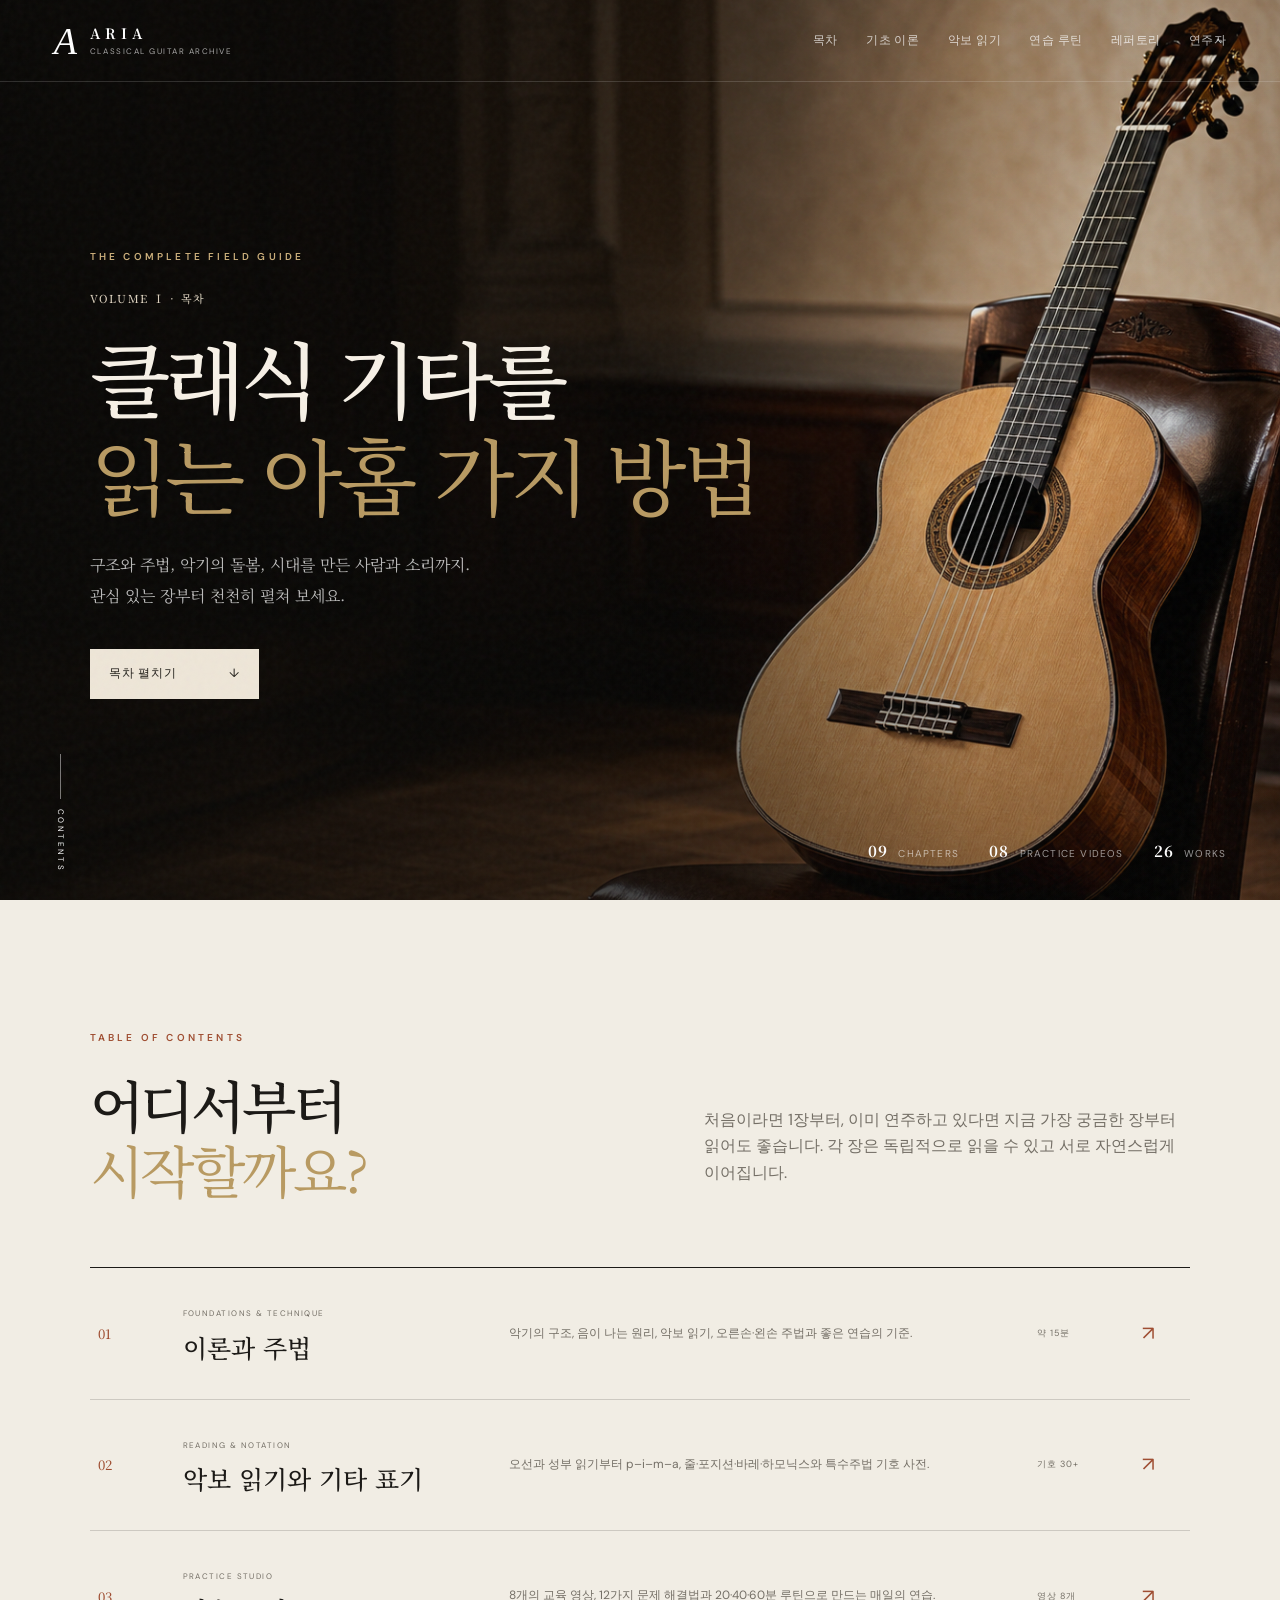
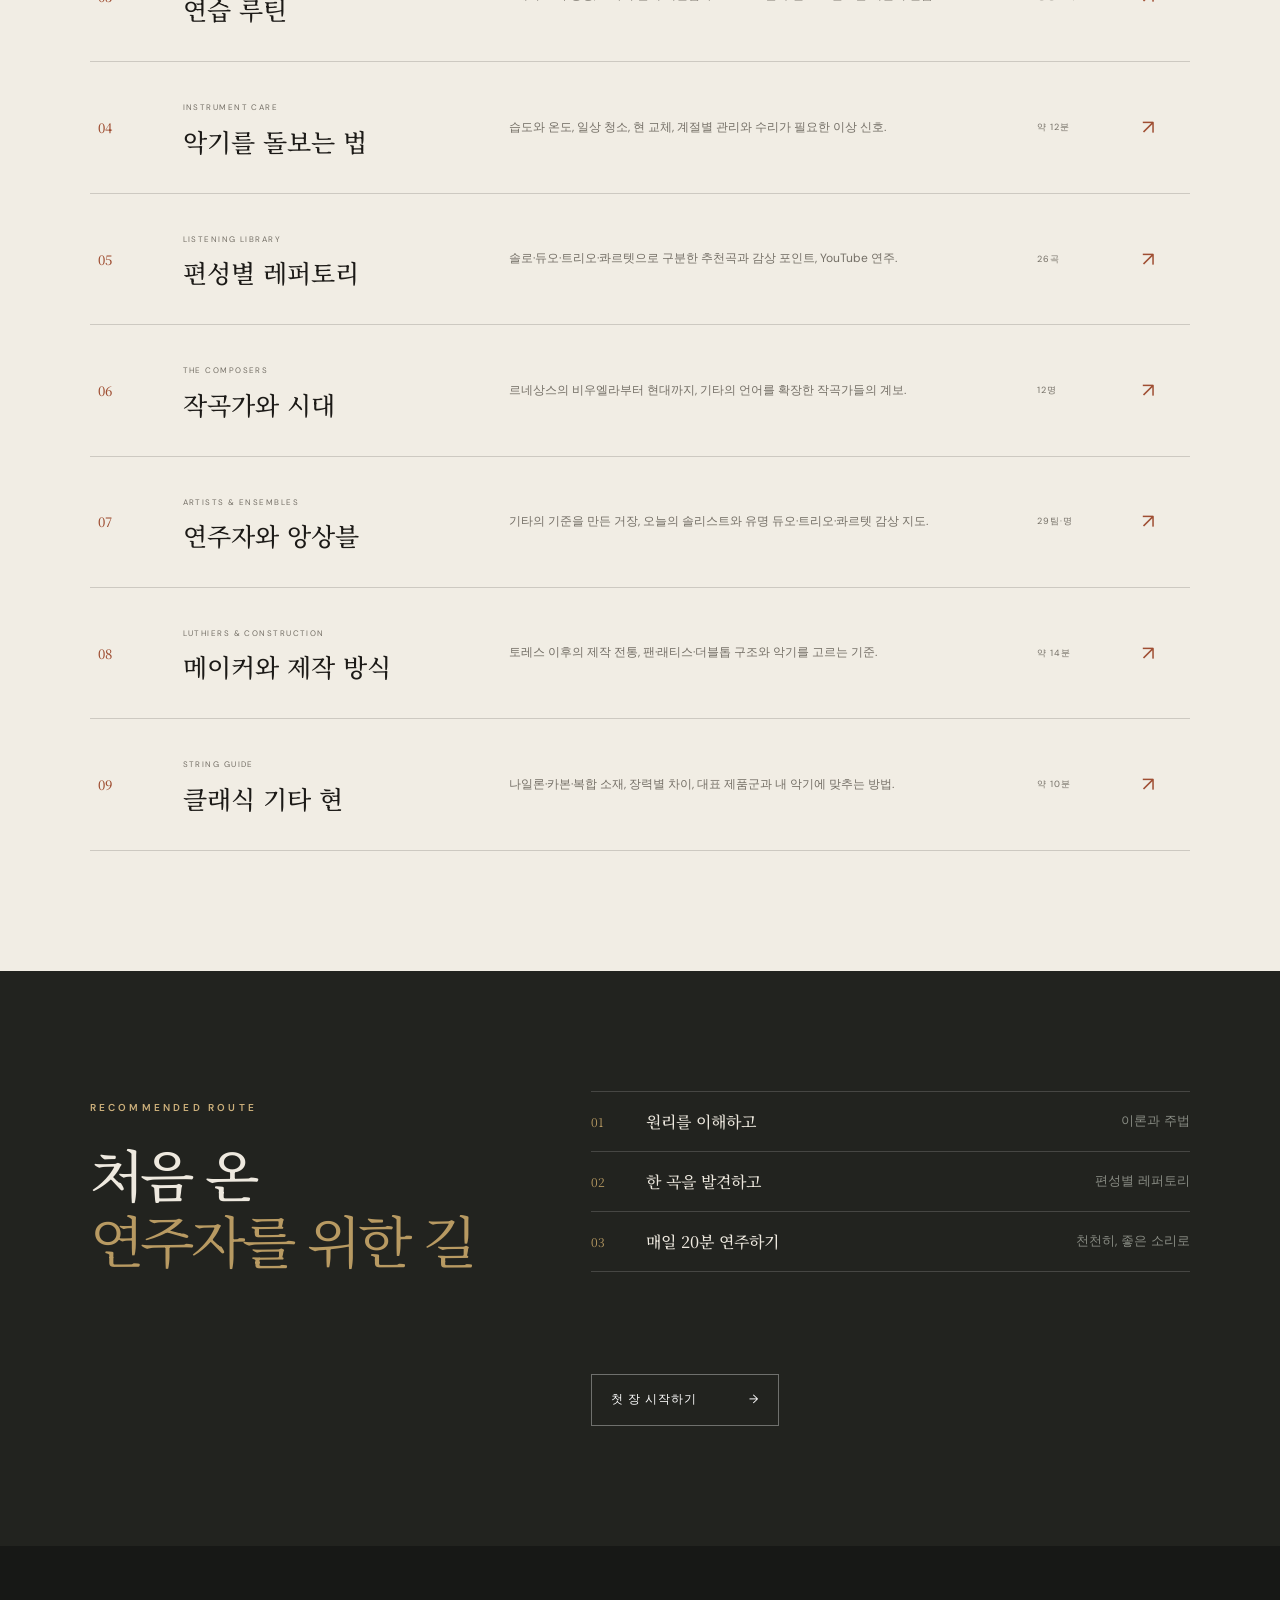
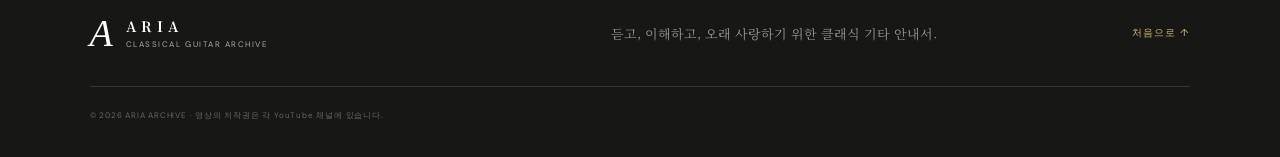
==== index.html @ 0c04b32f "Build classical guitar archive" ====
<!doctype html>
<html lang="ko">
<head>
  <meta charset="UTF-8"><meta name="viewport" content="width=device-width, initial-scale=1.0">
  <meta name="description" content="클래식 기타를 이해하고 오래 즐기기 위한 아홉 장의 아카이브">
  <title>Aria — 클래식 기타 아카이브 목차</title>
  <link rel="preconnect" href="https://fonts.googleapis.com"><link rel="preconnect" href="https://fonts.gstatic.com" crossorigin>
  <link href="https://fonts.googleapis.com/css2?family=DM+Sans:wght@400;500;600&family=Noto+Serif+KR:wght@400;500;600;700&display=swap" rel="stylesheet">
  <link rel="stylesheet" href="styles.css"><script src="script.js" defer></script>
</head>
<body class="home-page">
  <div class="grain" aria-hidden="true"></div>
  <header class="site-header" id="top">
    <a class="brand" href="index.html"><span class="brand-mark">A</span><span><strong>ARIA</strong><small>CLASSICAL GUITAR ARCHIVE</small></span></a>
    <nav class="desktop-nav" aria-label="주요 메뉴"><a href="#contents">목차</a><a href="theory.html">기초 이론</a><a href="notation.html">악보 읽기</a><a href="practice.html">연습 루틴</a><a href="repertoire.html">레퍼토리</a><a href="players.html">연주자</a></nav>
    <button class="menu-toggle" aria-label="메뉴 열기" aria-expanded="false"><span></span><span></span></button>
  </header>

  <main>
    <section class="hero contents-hero" aria-labelledby="hero-title">
      <div class="hero-shade"></div>
      <div class="hero-content reveal">
        <p class="eyebrow light">THE COMPLETE FIELD GUIDE</p>
        <p class="volume-label">VOLUME Ⅰ · 목차</p>
        <h1 id="hero-title">클래식 기타를<br><em>읽는 아홉 가지 방법</em></h1>
        <p class="hero-copy">구조와 주법, 악기의 돌봄, 시대를 만든 사람과 소리까지.<br>관심 있는 장부터 천천히 펼쳐 보세요.</p>
        <a class="button button-primary" href="#contents">목차 펼치기 <span>↓</span></a>
      </div>
      <div class="hero-notes"><span><b>09</b> CHAPTERS</span><span><b>08</b> PRACTICE VIDEOS</span><span><b>26</b> WORKS</span></div>
      <a class="scroll-cue" href="#contents"><span></span>CONTENTS</a>
    </section>

    <section class="toc section" id="contents">
      <div class="toc-intro reveal">
        <div><p class="eyebrow">TABLE OF CONTENTS</p><h2>어디서부터<br><em>시작할까요?</em></h2></div>
        <p>처음이라면 1장부터, 이미 연주하고 있다면 지금 가장 궁금한 장부터 읽어도 좋습니다. 각 장은 독립적으로 읽을 수 있고 서로 자연스럽게 이어집니다.</p>
      </div>
      <div class="toc-list">
        <a class="toc-row reveal" href="theory.html">
          <span class="toc-no">01</span><div class="toc-title"><small>FOUNDATIONS & TECHNIQUE</small><h3>이론과 주법</h3></div>
          <p>악기의 구조, 음이 나는 원리, 악보 읽기, 오른손·왼손 주법과 좋은 연습의 기준.</p><span class="toc-time">약 15분</span><b class="toc-arrow">↗</b>
        </a>
        <a class="toc-row reveal" href="notation.html">
          <span class="toc-no">02</span><div class="toc-title"><small>READING & NOTATION</small><h3>악보 읽기와 기타 표기</h3></div>
          <p>오선과 성부 읽기부터 p–i–m–a, 줄·포지션·바레·하모닉스와 특수주법 기호 사전.</p><span class="toc-time">기호 30+</span><b class="toc-arrow">↗</b>
        </a>
        <a class="toc-row reveal" href="practice.html">
          <span class="toc-no">03</span><div class="toc-title"><small>PRACTICE STUDIO</small><h3>연습 루틴</h3></div>
          <p>8개의 교육 영상, 12가지 문제 해결법과 20·40·60분 루틴으로 만드는 매일의 연습.</p><span class="toc-time">영상 8개</span><b class="toc-arrow">↗</b>
        </a>
        <a class="toc-row reveal" href="care.html">
          <span class="toc-no">04</span><div class="toc-title"><small>INSTRUMENT CARE</small><h3>악기를 돌보는 법</h3></div>
          <p>습도와 온도, 일상 청소, 현 교체, 계절별 관리와 수리가 필요한 이상 신호.</p><span class="toc-time">약 12분</span><b class="toc-arrow">↗</b>
        </a>
        <a class="toc-row reveal" href="repertoire.html">
          <span class="toc-no">05</span><div class="toc-title"><small>LISTENING LIBRARY</small><h3>편성별 레퍼토리</h3></div>
          <p>솔로·듀오·트리오·콰르텟으로 구분한 추천곡과 감상 포인트, YouTube 연주.</p><span class="toc-time">26곡</span><b class="toc-arrow">↗</b>
        </a>
        <a class="toc-row reveal" href="composers.html">
          <span class="toc-no">06</span><div class="toc-title"><small>THE COMPOSERS</small><h3>작곡가와 시대</h3></div>
          <p>르네상스의 비우엘라부터 현대까지, 기타의 언어를 확장한 작곡가들의 계보.</p><span class="toc-time">12명</span><b class="toc-arrow">↗</b>
        </a>
        <a class="toc-row reveal" href="players.html">
          <span class="toc-no">07</span><div class="toc-title"><small>ARTISTS & ENSEMBLES</small><h3>연주자와 앙상블</h3></div>
          <p>기타의 기준을 만든 거장, 오늘의 솔리스트와 유명 듀오·트리오·콰르텟 감상 지도.</p><span class="toc-time">29팀·명</span><b class="toc-arrow">↗</b>
        </a>
        <a class="toc-row reveal" href="makers.html">
          <span class="toc-no">08</span><div class="toc-title"><small>LUTHIERS & CONSTRUCTION</small><h3>메이커와 제작 방식</h3></div>
          <p>토레스 이후의 제작 전통, 팬·래티스·더블톱 구조와 악기를 고르는 기준.</p><span class="toc-time">약 14분</span><b class="toc-arrow">↗</b>
        </a>
        <a class="toc-row reveal" href="strings.html">
          <span class="toc-no">09</span><div class="toc-title"><small>STRING GUIDE</small><h3>클래식 기타 현</h3></div>
          <p>나일론·카본·복합 소재, 장력별 차이, 대표 제품군과 내 악기에 맞추는 방법.</p><span class="toc-time">약 10분</span><b class="toc-arrow">↗</b>
        </a>
      </div>
    </section>

    <section class="start-route section dark-section">
      <div class="route-copy reveal"><p class="eyebrow light">RECOMMENDED ROUTE</p><h2>처음 온<br><em>연주자를 위한 길</em></h2></div>
      <ol class="route-steps reveal"><li><span>01</span><b>원리를 이해하고</b><small>이론과 주법</small></li><li><span>02</span><b>한 곡을 발견하고</b><small>편성별 레퍼토리</small></li><li><span>03</span><b>매일 20분 연주하기</b><small>천천히, 좋은 소리로</small></li></ol>
      <a class="button outline-button" href="theory.html">첫 장 시작하기 <span>→</span></a>
    </section>
  </main>

  <footer><div class="brand footer-brand"><span class="brand-mark">A</span><span><strong>ARIA</strong><small>CLASSICAL GUITAR ARCHIVE</small></span></div><p>듣고, 이해하고, 오래 사랑하기 위한 클래식 기타 안내서.</p><a href="#top">처음으로 ↑</a><small>© 2026 ARIA ARCHIVE · 영상의 저작권은 각 YouTube 채널에 있습니다.</small></footer>
</body>
</html>
---- styles.css ----
:root{--ink:#1c1a17;--paper:#f1ede4;--cream:#e7decf;--gold:#b89a62;--rust:#9f4e32;--olive:#30342e;--muted:#746f66;--line:rgba(28,26,23,.17);--serif:'Noto Serif KR',serif;--sans:'DM Sans',sans-serif}
*{box-sizing:border-box}html{scroll-behavior:smooth}body{margin:0;background:var(--paper);color:var(--ink);font-family:var(--sans);font-size:16px;line-height:1.65}.grain{position:fixed;inset:0;pointer-events:none;z-index:99;opacity:.055;background-image:url("data:image/svg+xml,%3Csvg viewBox='0 0 180 180' xmlns='http://www.w3.org/2000/svg'%3E%3Cfilter id='n'%3E%3CfeTurbulence type='fractalNoise' baseFrequency='.8' numOctaves='3' stitchTiles='stitch'/%3E%3C/filter%3E%3Crect width='100%25' height='100%25' filter='url(%23n)' opacity='.7'/%3E%3C/svg%3E")}.site-header{height:82px;padding:0 4.2vw;display:flex;align-items:center;justify-content:space-between;position:absolute;top:0;width:100%;z-index:10;color:#fff;border-bottom:1px solid rgba(255,255,255,.15)}.brand{display:flex;align-items:center;gap:13px;color:inherit;text-decoration:none}.brand-mark{font-family:Georgia,serif;font-size:38px;font-style:italic;line-height:1}.brand strong,.brand small{display:block}.brand strong{font-family:var(--serif);font-size:14px;letter-spacing:.35em}.brand small{font-size:8px;letter-spacing:.19em;opacity:.64}.desktop-nav{display:flex;gap:2.2vw}.desktop-nav a{color:#fff;text-decoration:none;font-size:12px;letter-spacing:.04em;opacity:.74;transition:.25s}.desktop-nav a:hover{opacity:1}.menu-toggle{display:none;background:transparent;border:0}.hero{min-height:100vh;position:relative;display:flex;align-items:center;background:url('assets/classical-guitar-hero.png') center/cover no-repeat;color:#f7f1e7;padding:9rem 7vw 6rem}.hero-shade{position:absolute;inset:0;background:linear-gradient(90deg,rgba(10,9,7,.9) 0%,rgba(10,9,7,.68) 42%,rgba(10,9,7,.08) 77%),linear-gradient(0deg,rgba(10,9,7,.35),transparent 45%)}.hero-content{position:relative;z-index:1;max-width:700px}.eyebrow{margin:0 0 24px;font-size:10px;font-weight:600;letter-spacing:.32em;color:var(--rust)}.eyebrow.light{color:#cdb07b}.hero h1,.section h2{font-family:var(--serif);font-weight:500;line-height:1.17;letter-spacing:-.055em}.hero h1{font-size:clamp(56px,7vw,108px);margin:0 0 28px}.hero h1 em,.section h2 em{font-weight:400;color:var(--gold);font-style:normal}.hero-copy{font-family:var(--serif);font-size:clamp(15px,1.25vw,19px);line-height:1.9;color:rgba(255,255,255,.72);margin:0 0 38px}.hero-actions{display:flex;align-items:center;gap:28px}.button{display:inline-flex;align-items:center;justify-content:space-between;gap:52px;padding:15px 19px;text-decoration:none;font-size:12px;letter-spacing:.08em;transition:.25s}.button-primary{background:#eee6d8;color:#211e19}.button-primary:hover{background:#fff;transform:translateY(-2px)}.text-button{border:0;background:transparent;color:#fff;font:500 12px var(--sans);letter-spacing:.06em;cursor:pointer}.text-button i{display:inline-grid;place-items:center;border:1px solid rgba(255,255,255,.55);width:32px;height:32px;border-radius:50%;font-size:8px;font-style:normal;margin-right:9px}.hero-notes{position:absolute;bottom:36px;right:4.2vw;display:flex;gap:30px;z-index:1;font-size:10px;letter-spacing:.12em;color:rgba(255,255,255,.58)}.hero-notes b{font-size:15px;font-family:var(--serif);color:#fff;margin-right:6px}.scroll-cue{position:absolute;bottom:28px;left:4.2vw;z-index:1;color:#fff;text-decoration:none;font-size:8px;letter-spacing:.3em;writing-mode:vertical-rl}.scroll-cue span{height:45px;width:1px;background:rgba(255,255,255,.45);display:inline-block;margin-bottom:10px}.section{padding:120px 7vw;position:relative}.section-index{position:absolute;left:2.3vw;top:122px;font-family:var(--serif);font-size:11px;color:var(--rust)}.intro{display:grid;grid-template-columns:1fr 1fr;gap:9vw;align-items:start}.section h2{font-size:clamp(38px,4.4vw,68px);margin:0}.intro-body{padding-top:55px}.lead-quote{font-family:var(--serif);font-size:24px;color:var(--rust);margin:0 0 18px}.intro-body>p:not(.lead-quote){max-width:540px;color:var(--muted)}.quick-links{margin-top:42px;border-top:1px solid var(--line)}.quick-links a{display:grid;grid-template-columns:45px 1fr auto;padding:17px 0;border-bottom:1px solid var(--line);color:var(--ink);text-decoration:none;font-family:var(--serif);font-size:15px}.quick-links span{color:var(--rust);font-size:11px}.quick-links b{font-weight:400;transition:.2s}.quick-links a:hover b{transform:translateX(6px)}.dark-section{background:#22231f;color:#eee9df}.section-heading{display:flex;justify-content:space-between;align-items:flex-end;gap:80px;margin-bottom:64px}.section-heading>p{max-width:420px;color:#a5a298;margin:0}.technique-grid{display:grid;grid-template-columns:repeat(4,1fr);border-top:1px solid rgba(255,255,255,.15);border-left:1px solid rgba(255,255,255,.15)}.tech-card{min-height:310px;padding:28px;position:relative;border-right:1px solid rgba(255,255,255,.15);border-bottom:1px solid rgba(255,255,255,.15);display:flex;flex-direction:column;justify-content:flex-end}.tech-card.feature{grid-row:span 2;min-height:620px;justify-content:space-between;background:#2d2f29}.tech-card:nth-child(4){grid-column:span 2}.tech-card small{color:var(--gold);letter-spacing:.2em;font-size:9px}.tech-card h3{font:500 22px var(--serif);margin:10px 0}.tech-card p{font-size:13px;color:#a9a79e;margin:0}.tech-card p b{color:#e4ddd1}.card-number{position:absolute;top:24px;right:26px;font:12px var(--serif);color:#77796f}.pattern{margin-top:24px;color:#d1b079;letter-spacing:.25em;font-family:var(--serif)}.string-diagram{height:240px;display:flex;justify-content:space-around;align-items:stretch;padding:0 14%}.string-diagram i{width:1px;background:linear-gradient(#8d744a,#d8c39c,#725b38);position:relative}.string-diagram i:before,.string-diagram i:after{content:"";position:absolute;width:5px;height:5px;border:1px solid #b99e6d;border-radius:50%;left:-3px}.string-diagram i:before{top:0}.string-diagram i:after{bottom:0}.notation-strip{margin-top:42px;display:flex;gap:16px;align-items:center;color:#9d9d94;font-size:11px}.notation-strip span{color:#d2cfc6;letter-spacing:.12em}.notation-strip b{font:italic 17px var(--serif);color:var(--gold)}.notation-strip i{height:1px;flex:1;background:rgba(255,255,255,.14);margin:0 15px}.care{padding-top:135px;padding-bottom:135px}.care-layout{display:grid;grid-template-columns:1fr 1fr;gap:10vw}.care-copy>p:not(.eyebrow){max-width:530px;color:var(--muted);margin:28px 0}.care-tabs{display:flex;gap:6px;margin:38px 0 22px}.care-tabs button,.filter-pills button{border:1px solid var(--line);background:transparent;padding:10px 18px;font:500 11px var(--sans);cursor:pointer;color:var(--muted)}.care-tabs button.active,.filter-pills button.active{background:var(--ink);color:#fff}.care-list{list-style:none;padding:0;margin:0}.care-list li{border-bottom:1px solid var(--line);padding:15px 0 15px 30px;position:relative;font-size:14px}.care-list li:before{content:'✓';position:absolute;left:0;color:var(--rust)}.humidity-card{background:#d9cfbd;padding:38px 42px;align-self:start}.humidity-top{display:flex;justify-content:space-between;font-size:11px;letter-spacing:.15em}.humidity-top b{color:var(--rust)}.dial{width:290px;height:145px;overflow:hidden;margin:45px auto 0;position:relative}.dial:before{content:"";position:absolute;width:280px;height:280px;border-radius:50%;border:1px solid rgba(28,26,23,.25);background:repeating-conic-gradient(from 270deg,transparent 0 4.5deg,rgba(28,26,23,.45) 5deg 5.5deg,transparent 6deg 9deg);mask:radial-gradient(circle,transparent 62%,#000 63%)}.dial:after{content:"";position:absolute;left:50%;bottom:-2px;width:1px;height:105px;background:var(--rust);transform:rotate(11deg);transform-origin:bottom}.dial-value{position:absolute;bottom:0;left:0;right:0;text-align:center}.dial-value strong{font:500 52px var(--serif)}.dial-value span{color:var(--rust)}.humidity-card>p{text-align:center;font-size:11px;color:#6f695f}.season-row{border-top:1px solid rgba(28,26,23,.2);border-bottom:1px solid rgba(28,26,23,.2);display:grid;grid-template-columns:1fr 1fr;margin-top:30px}.season-row span{padding:20px;font-size:10px;letter-spacing:.1em}.season-row span+span{border-left:1px solid rgba(28,26,23,.2)}.season-row b{font:500 14px var(--serif);letter-spacing:0}.care-note{margin:22px 0 0!important;text-align:left!important;line-height:1.6}.paper-section{background:#e8e1d4}.library-toolbar{display:flex;justify-content:space-between;gap:25px;align-items:center;margin-bottom:34px}.filter-pills{display:flex;gap:5px;flex-wrap:wrap}.filter-pills button{padding:10px 15px}.filter-pills sup{opacity:.55}.search-box{display:flex;align-items:center;border-bottom:1px solid var(--ink);padding:7px 0;min-width:230px}.search-box input{width:100%;border:0;background:transparent;outline:0;padding:4px 10px;font:12px var(--sans)}.repertoire-grid{display:grid;grid-template-columns:repeat(3,1fr);gap:18px}.piece-card{background:#f5f1e8;min-height:380px;padding:24px;display:flex;flex-direction:column;position:relative;overflow:hidden;transition:.3s}.piece-card.has-video{color:white;background-position:center;background-size:cover}.piece-card.has-video:before{content:"";position:absolute;inset:0;background:linear-gradient(0deg,rgba(15,13,10,.92),rgba(15,13,10,.1) 75%)}.piece-card>*{position:relative}.piece-meta{display:flex;justify-content:space-between;align-items:center;font-size:9px;letter-spacing:.14em;color:var(--rust)}.piece-card.has-video .piece-meta{color:#e2c48c}.piece-card h3{font:500 26px/1.3 var(--serif);letter-spacing:-.03em;margin:auto 0 2px}.piece-card .composer{font-size:11px;letter-spacing:.08em;color:var(--muted);margin:0 0 18px}.piece-card.has-video .composer{color:rgba(255,255,255,.65)}.piece-bottom{display:flex;justify-content:space-between;align-items:end;border-top:1px solid var(--line);padding-top:15px}.piece-card.has-video .piece-bottom{border-color:rgba(255,255,255,.25)}.piece-bottom span{font-size:10px;color:var(--muted)}.piece-card.has-video .piece-bottom span{color:rgba(255,255,255,.65)}.play-circle{width:42px;height:42px;border:1px solid currentColor;border-radius:50%;background:transparent;color:inherit;cursor:pointer;transition:.2s}.play-circle:hover{background:var(--rust);border-color:var(--rust);color:#fff;transform:scale(1.08)}.piece-card:not(.has-video):after{content:'𝄞';position:absolute;right:18px;top:52px;font:70px var(--serif);color:rgba(159,78,50,.08)}.empty-state{text-align:center;padding:50px;color:var(--muted)}.composer-list{border-top:1px solid var(--line)}.composer-row{display:grid;grid-template-columns:120px 1.2fr 2fr 70px;gap:30px;align-items:center;padding:25px 0;border-bottom:1px solid var(--line)}.composer-row>span{font-size:10px;color:var(--rust);letter-spacing:.1em}.composer-row h3{font:500 20px var(--serif);margin:0}.composer-row small{font-size:9px;letter-spacing:.1em;color:var(--muted)}.composer-row p{font-size:13px;color:var(--muted)}.composer-row>b{font-size:9px;font-weight:500;letter-spacing:.1em;border:1px solid var(--line);padding:6px 10px;text-align:center}.maker-grid{display:grid;grid-template-columns:repeat(4,1fr);border-top:1px solid rgba(255,255,255,.16);border-left:1px solid rgba(255,255,255,.16)}.maker-card{padding:30px;min-height:330px;border-right:1px solid rgba(255,255,255,.16);border-bottom:1px solid rgba(255,255,255,.16);display:flex;flex-direction:column}.maker-card>span{font-size:8px;color:var(--gold);letter-spacing:.15em}.maker-card h3{font:500 25px var(--serif);margin:45px 0 18px}.maker-card p{font-size:12px;color:#a7a49b}.maker-card em{font:italic 12px var(--serif);color:var(--gold);margin-top:auto}.buying-note{display:grid;grid-template-columns:180px 1fr;align-items:center;border-bottom:1px solid rgba(255,255,255,.16);padding:28px 0}.buying-note span{font-size:9px;color:var(--gold);letter-spacing:.16em}.buying-note p{font:400 14px var(--serif);color:#bbb8af}.strings{padding-bottom:135px}.strings-head{max-width:760px}.strings-head>p:last-child{color:var(--muted);margin:25px 0 45px}.tension-table{border-top:1px solid var(--ink)}.tension-row{display:grid;grid-template-columns:1.1fr 1.2fr 2fr 1.6fr;gap:20px;padding:18px 10px;border-bottom:1px solid var(--line);font-size:12px;align-items:center}.tension-row.header{color:var(--muted);font-size:9px;letter-spacing:.12em}.tension-row>span:first-child{font-family:var(--serif);font-size:14px}.dot{width:7px;height:7px;border-radius:50%;display:inline-block;margin-right:10px}.dot.soft{background:#bba16f}.dot.normal{background:#906a49}.dot.hard{background:#9e4e32}.string-notes{display:grid;grid-template-columns:repeat(3,1fr);gap:1px;background:var(--line);margin-top:48px}.string-notes>div{background:var(--paper);padding:28px}.string-notes b{color:var(--rust);font:500 12px var(--serif)}.string-notes h3{font:500 18px var(--serif)}.string-notes p{font-size:12px;color:var(--muted)}footer{background:#171816;color:#e7e1d7;padding:65px 7vw 35px;display:grid;grid-template-columns:1fr 1fr auto;gap:30px;align-items:center}.footer-brand{color:#fff}footer>p{font:400 13px var(--serif);color:#96958e}footer>a{color:#d0b27b;font-size:10px;text-decoration:none;letter-spacing:.1em}footer>small{grid-column:1/-1;border-top:1px solid rgba(255,255,255,.12);padding-top:22px;font-size:8px;color:#676862;letter-spacing:.1em}.video-modal{width:min(900px,92vw);padding:0;border:0;background:#171715;color:#fff;box-shadow:0 25px 80px #0008}.video-modal::backdrop{background:rgba(12,11,9,.83);backdrop-filter:blur(6px)}.modal-bar{height:58px;padding:0 18px;display:flex;justify-content:space-between;align-items:center}.modal-bar strong{font:500 13px var(--serif)}.modal-bar button{font-size:27px;color:#fff;border:0;background:transparent;cursor:pointer}.video-wrap{aspect-ratio:16/9}.video-wrap iframe{width:100%;height:100%;border:0}.reveal{opacity:0;transform:translateY(28px);transition:opacity .75s ease,transform .75s ease}.reveal.visible{opacity:1;transform:none}
@media (max-width:960px){.desktop-nav{display:none}.menu-toggle{display:block;width:35px}.menu-toggle span{display:block;background:#fff;height:1px;margin:8px}.site-header.menu-open{height:auto;min-height:82px;align-items:flex-start;padding-top:18px;background:#191a17;position:fixed}.site-header.menu-open .desktop-nav{display:flex;position:absolute;top:82px;left:0;right:0;background:#191a17;flex-direction:column;padding:20px 7vw 30px}.site-header.menu-open .menu-toggle span:first-child{transform:translateY(4.5px) rotate(45deg)}.site-header.menu-open .menu-toggle span:last-child{transform:translateY(-4.5px) rotate(-45deg)}.intro,.care-layout{grid-template-columns:1fr;gap:40px}.intro-body{padding-top:0}.technique-grid{grid-template-columns:repeat(2,1fr)}.tech-card.feature{grid-row:span 1;min-height:430px}.tech-card:nth-child(4){grid-column:span 1}.repertoire-grid{grid-template-columns:repeat(2,1fr)}.maker-grid{grid-template-columns:repeat(2,1fr)}.composer-row{grid-template-columns:90px 1fr 1.6fr}.composer-row>b{display:none}.section-heading{align-items:start;flex-direction:column}.library-toolbar{align-items:stretch;flex-direction:column}.search-box{max-width:300px}}
@media (max-width:640px){.site-header{padding:0 22px}.hero{padding:120px 24px 100px;background-position:64% center}.hero-shade{background:linear-gradient(90deg,rgba(10,9,7,.94),rgba(10,9,7,.47))}.hero h1{font-size:54px}.hero-actions{align-items:flex-start;flex-direction:column;gap:20px}.hero-notes{display:none}.scroll-cue{display:none}.section{padding:85px 24px}.section-index{display:none}.section h2{font-size:40px}.section-heading{gap:22px;margin-bottom:42px}.technique-grid,.repertoire-grid,.maker-grid,.string-notes{grid-template-columns:1fr}.tech-card,.tech-card.feature{min-height:280px}.string-diagram{height:120px}.notation-strip{flex-wrap:wrap}.notation-strip i{flex-basis:100%}.filter-pills{display:grid;grid-template-columns:repeat(3,1fr)}.filter-pills button{padding:9px}.piece-card{min-height:330px}.composer-row{grid-template-columns:74px 1fr;padding:22px 0}.composer-row p{grid-column:2}.tension-row{grid-template-columns:1fr 1.4fr}.tension-row span:nth-child(2){display:none}.tension-row span:nth-child(3){display:none}.tension-row.header span:nth-child(4){display:block}.humidity-card{padding:30px 20px}.dial{width:260px}.buying-note{grid-template-columns:1fr}.care-layout{gap:60px}footer{grid-template-columns:1fr;padding:55px 24px 30px}footer>small{grid-column:1}.desktop-nav{padding-left:24px!important}.brand small{display:none}}

/* Multi-page edition */
.volume-label{font:500 11px var(--serif);letter-spacing:.14em;color:#ddd2bf;margin:0 0 22px}.contents-hero .hero-content{max-width:850px}.contents-hero h1{font-size:clamp(50px,6.5vw,96px)}.toc{padding-top:130px}.toc-intro{display:grid;grid-template-columns:1fr 1fr;gap:10vw;align-items:end;margin-bottom:65px}.toc-intro>p{max-width:520px;color:var(--muted)}.toc-list{border-top:1px solid var(--ink)}.toc-row{display:grid;grid-template-columns:60px 1.2fr 2fr 80px 40px;gap:25px;align-items:center;padding:30px 8px;border-bottom:1px solid var(--line);color:var(--ink);text-decoration:none;transition:.25s}.toc-row:hover{background:rgba(255,255,255,.35);padding-left:18px}.toc-no{font:500 13px var(--serif);color:var(--rust)}.toc-title small{font-size:8px;letter-spacing:.18em;color:var(--muted)}.toc-title h3{font:500 25px var(--serif);margin:4px 0}.toc-row>p{font-size:12px;color:var(--muted);margin:0;max-width:500px}.toc-time{font-size:9px;letter-spacing:.1em;color:var(--muted)}.toc-arrow{font-weight:400;font-size:20px;color:var(--rust)}.start-route{display:grid;grid-template-columns:1fr 1.5fr;gap:8vw;align-items:end}.route-steps{margin:0;padding:0;list-style:none;border-top:1px solid rgba(255,255,255,.16)}.route-steps li{display:grid;grid-template-columns:55px 1fr auto;padding:18px 0;border-bottom:1px solid rgba(255,255,255,.16);align-items:center}.route-steps span{font:12px var(--serif);color:var(--gold)}.route-steps b{font:500 16px var(--serif)}.route-steps small{color:#888b83}.outline-button{border:1px solid rgba(255,255,255,.35);color:#fff;grid-column:2;justify-self:start}

.inner-page{background:#eee9df}.inner-header{position:relative;background:#1d1f1c;color:#fff}.inner-header .desktop-nav a.active{color:#d4b778;opacity:1}.chapter-hero{padding:105px 7vw 75px;background:#292a25;color:#f0ebe2;position:relative;overflow:hidden}.chapter-hero:after{content:'A';position:absolute;right:5vw;top:-85px;font:italic 320px Georgia,serif;color:rgba(255,255,255,.025)}.chapter-kicker{font-size:9px;letter-spacing:.25em;color:var(--gold);margin-bottom:28px}.chapter-hero h1{font:500 clamp(50px,6.7vw,92px)/1.1 var(--serif);letter-spacing:-.06em;margin:0}.chapter-hero h1 em{font-style:normal;color:var(--gold)}.chapter-hero>p{max-width:650px;font:400 16px/1.9 var(--serif);color:#aeaca4;margin:30px 0 42px}.chapter-meta{display:flex;gap:32px;font-size:8px;letter-spacing:.15em;color:#7f817a}.care-hero{background:#2d302b}.repertoire-hero{background:#312a24}.composers-hero{background:#2c2925}.makers-hero{background:#292b27}.strings-hero{background:#2d2925}
.article-shell{display:grid;grid-template-columns:210px minmax(0,900px);gap:6vw;padding:0 7vw 120px;justify-content:center}.side-index{position:sticky;top:25px;height:max-content;padding-top:110px;display:flex;flex-direction:column}.side-index small{font-size:9px;letter-spacing:.18em;color:var(--rust);padding-bottom:15px;border-bottom:1px solid var(--line);margin-bottom:8px}.side-index a{padding:10px 0;color:var(--muted);text-decoration:none;font-size:11px;border-bottom:1px solid rgba(28,26,23,.08)}.side-index a:hover{color:var(--rust)}.side-index .back-link{margin-top:25px;border:0;color:var(--ink)}.longform{min-width:0}.article-section{position:relative;padding:110px 0;border-bottom:1px solid var(--line);scroll-margin-top:25px}.article-section:last-child{border-bottom:0}.article-section h2,.pathways h2,.era-timeline h2,.composer-deep h2,.more-composers h2{font:500 clamp(38px,4.2vw,61px)/1.2 var(--serif);letter-spacing:-.055em;margin:0 0 30px}.article-section h2 em,.pathways h2 em,.era-timeline h2 em,.composer-deep h2 em,.more-composers h2 em{font-style:normal;color:var(--gold)}.section-num{position:absolute;right:0;top:112px;font:11px var(--serif);color:var(--rust)}.article-lead{font:400 18px/2 var(--serif);max-width:780px;margin:0 0 50px;color:#544f48}.principle-flow{display:grid;grid-template-columns:1fr auto 1fr auto 1fr auto 1fr;align-items:center;border-top:1px solid var(--line);border-bottom:1px solid var(--line);padding:25px 0;margin:45px 0}.principle-flow div{display:flex;flex-direction:column}.principle-flow b{font:11px var(--serif);color:var(--rust)}.principle-flow strong{font:500 16px var(--serif);margin:6px 0}.principle-flow span{font-size:10px;color:var(--muted)}.principle-flow i{font-style:normal;color:var(--gold)}.info-grid{display:grid;grid-template-columns:repeat(3,1fr);gap:1px;background:var(--line)}.info-grid>div{background:#eee9df;padding:28px}.info-grid h3{font:500 18px var(--serif);margin:0 0 12px}.info-grid p{font-size:12px;color:var(--muted);margin:0}.string-map{display:grid;grid-template-columns:repeat(6,1fr);gap:1px;background:var(--line);margin:40px 0}.string-map>div{background:#e4ddd0;padding:24px 15px;text-align:center}.string-map span{font:12px var(--serif);color:var(--rust)}.string-map b{font:500 24px var(--serif);display:block;margin:12px 0}.string-map small{font-size:9px;color:var(--muted)}.notation-table,.comparison-table{border-top:1px solid var(--ink);margin:40px 0}.notation-table>div{display:grid;grid-template-columns:160px 1fr;padding:15px 8px;border-bottom:1px solid var(--line)}.notation-table b{font:italic 17px var(--serif);color:var(--rust)}.notation-table span{font-size:12px;color:var(--muted)}.callout{border-left:2px solid var(--rust);background:#e3dbcd;padding:22px 25px;margin-top:38px}.callout b{font:500 14px var(--serif)}.callout p{font-size:12px;color:var(--muted);margin:7px 0 0}.deep-list{padding:0;list-style:none;counter-reset:deep}.deep-list li{counter-increment:deep;display:grid;grid-template-columns:1fr 2fr;gap:30px;padding:22px 0 22px 54px;border-bottom:1px solid var(--line);position:relative}.deep-list li:before{content:'0' counter(deep);position:absolute;left:0;color:var(--rust);font:11px var(--serif)}.deep-list b{font:500 16px var(--serif)}.deep-list p{font-size:12px;color:var(--muted);margin:0}.dark-inset{background:#282a26;color:#eee9df;margin-left:-5vw;margin-right:-5vw;padding-left:5vw;padding-right:5vw;border:0}.dark-inset .section-num{right:5vw}.dark-inset h2 em{color:#d0ae6e}.tech-detail-grid,.structure-grid{display:grid;grid-template-columns:1fr 1fr;border-top:1px solid rgba(255,255,255,.15);border-left:1px solid rgba(255,255,255,.15)}.tech-detail-grid>div,.structure-grid>div{padding:28px;border-right:1px solid rgba(255,255,255,.15);border-bottom:1px solid rgba(255,255,255,.15)}.tech-detail-grid span,.structure-grid span{font:10px var(--serif);color:var(--gold);letter-spacing:.15em}.tech-detail-grid h3,.structure-grid h3{font:500 22px var(--serif);margin:18px 0 10px}.tech-detail-grid p,.structure-grid p{font-size:12px;color:#aaa9a2}.tech-detail-grid small{font-size:9px;color:#c8ad78}.callout.dark{background:#32352f;border-color:var(--gold)}.callout.dark p{color:#b5b4ad}.comparison-table>div{display:grid;grid-template-columns:1fr 2fr 1.5fr;gap:25px;padding:17px 8px;border-bottom:1px solid var(--line);font-size:12px}.comparison-table .table-head{font-size:9px;color:var(--muted);letter-spacing:.12em}.comparison-table b{font:500 14px var(--serif)}.comparison-table span{color:var(--muted)}.practice-clock{display:grid;grid-template-columns:repeat(4,1fr);gap:1px;background:var(--line);margin:45px 0}.practice-clock>div{background:#e4ddd0;padding:25px}.practice-clock strong{font:500 40px var(--serif);color:var(--rust)}.practice-clock span{display:block;font-size:10px;color:var(--muted)}.check-list{list-style:none;padding:0;margin:30px 0}.check-list li{position:relative;padding:13px 0 13px 27px;border-bottom:1px solid var(--line);font-size:12px}.check-list li:before{content:'✓';position:absolute;left:0;color:var(--rust)}
.humidity-deep{display:grid;grid-template-columns:280px 1fr;gap:35px;margin:45px 0}.humidity-gauge{background:#d8cdb9;display:grid;place-items:center;min-height:310px;border-radius:150px 150px 0 0}.humidity-gauge strong{font:500 58px var(--serif);display:block}.humidity-gauge span{color:var(--rust);font-size:12px}.climate-zones>div{border-bottom:1px solid var(--line);padding:15px 0}.climate-zones b{font:12px var(--serif);color:var(--rust);display:inline-block;width:100px}.climate-zones strong{font:500 14px var(--serif)}.climate-zones p{font-size:11px;color:var(--muted);margin:6px 0 0 104px}.climate-zones .safe{border-left:2px solid #72816c;padding-left:16px}.routine-columns{display:grid;grid-template-columns:1fr 1fr;gap:1px;background:var(--line)}.routine-columns>div{background:#e4ddd0;padding:30px}.routine-columns small{color:var(--rust);font-size:9px;letter-spacing:.15em}.routine-columns h3{font:500 22px var(--serif)}.routine-columns ol{padding-left:18px;font-size:12px;color:var(--muted)}.routine-columns li{margin:12px 0}.fine-print{font-size:10px!important;color:var(--muted);margin-top:25px}.fine-print.light{color:#92958d}.check-list.light li{border-color:rgba(255,255,255,.12)}.warning-grid{display:grid;grid-template-columns:repeat(4,1fr);gap:1px;background:var(--line);margin:40px 0}.warning-grid>div{background:#e4ddd0;padding:20px;min-height:130px}.warning-grid b{font:11px var(--serif);color:var(--rust)}.warning-grid p{font:500 12px var(--serif)}.callout.warning{background:#e4d5c8}
.listening-guide .section-heading{margin-bottom:45px}.ensemble-map{display:grid;grid-template-columns:repeat(4,1fr);gap:1px;background:var(--line)}.ensemble-map>div{background:#eee9df;padding:28px;min-height:230px}.ensemble-map span{font:italic 42px var(--serif);color:var(--gold)}.ensemble-map h3{font:500 19px var(--serif)}.ensemble-map p{font-size:11px;color:var(--muted)}.pathway-grid{display:grid;grid-template-columns:repeat(3,1fr);gap:1px;background:var(--line);margin-top:45px}.pathway-grid>div{background:#eee9df;padding:30px}.pathway-grid span{font-size:9px;color:var(--rust);letter-spacing:.14em}.pathway-grid h3{font:500 22px var(--serif)}.pathway-grid p{font:400 14px/1.9 var(--serif)}.pathway-grid small{font-size:9px;color:var(--muted)}
.era-timeline h2{margin-bottom:50px}.timeline-track{display:grid;grid-template-columns:repeat(6,1fr);position:relative}.timeline-track:before{content:'';position:absolute;left:0;right:0;top:39px;height:1px;background:var(--line)}.timeline-track>div{position:relative;padding:0 15px}.timeline-track>div:before{content:'';width:7px;height:7px;background:var(--rust);border-radius:50%;position:absolute;top:36px;left:15px}.timeline-track b{font:11px var(--serif);color:var(--rust)}.timeline-track span{display:block;font:500 15px var(--serif);margin-top:35px}.timeline-track small{font-size:9px;color:var(--muted)}.portrait-list{border-top:1px solid var(--ink)}.portrait{display:grid;grid-template-columns:50px 1fr 2fr;gap:35px;padding:45px 0;border-bottom:1px solid var(--line)}.portrait-no{font:13px var(--serif);color:var(--rust)}.portrait-name>span{font-size:8px;color:var(--muted);letter-spacing:.13em}.portrait-name h3{font:500 25px var(--serif);margin:8px 0 0}.portrait-name small{font:italic 11px var(--serif);color:var(--rust)}.portrait-copy>p{font-size:13px;color:var(--muted);margin:0 0 22px}.keyworks{display:flex;gap:12px;align-items:center;flex-wrap:wrap}.keyworks b{font-size:9px;letter-spacing:.12em}.keyworks a{font-size:10px;color:var(--rust);text-decoration:none;border-bottom:1px solid rgba(159,78,50,.35)}.mini-profile-grid{display:grid;grid-template-columns:repeat(3,1fr);border-top:1px solid rgba(255,255,255,.15);border-left:1px solid rgba(255,255,255,.15);margin-top:45px}.mini-profile-grid>div{padding:28px;min-height:190px;border-right:1px solid rgba(255,255,255,.15);border-bottom:1px solid rgba(255,255,255,.15)}.mini-profile-grid span{font-size:9px;color:var(--gold)}.mini-profile-grid h3{font:500 19px var(--serif)}.mini-profile-grid p{font-size:11px;color:#989a93}
.maker-principles{display:grid;grid-template-columns:repeat(4,1fr);gap:1px;background:var(--line)}.maker-principles>div{background:#e4ddd0;padding:22px}.maker-principles b{font:500 14px var(--serif)}.maker-principles p{font-size:10px;color:var(--muted)}.structure-grid{grid-template-columns:repeat(3,1fr)}.structure-grid ul{padding-left:15px;font-size:10px;color:#c3c2bb}.wood-table{display:grid;grid-template-columns:repeat(2,1fr);gap:1px;background:var(--line);margin:40px 0}.wood-card{padding:30px;min-height:210px}.wood-card small{font-size:8px;letter-spacing:.15em}.wood-card h3{font:500 22px var(--serif)}.wood-card p{font-size:11px;max-width:330px}.wood-card.spruce{background:#ddcfb4}.wood-card.cedar{background:#aa7557;color:#fff}.wood-card.rosewood{background:#513f36;color:#fff}.wood-card.maple{background:#cbb99b}.maker-directory{display:grid;grid-template-columns:repeat(3,1fr);gap:1px;background:var(--line)}.maker-directory article{background:#eee9df;padding:25px;min-height:210px}.maker-directory span{font-size:8px;color:var(--rust);letter-spacing:.1em}.maker-directory h3{font:500 20px var(--serif)}.maker-directory p{font-size:11px;color:var(--muted)}.buying-check{display:grid;grid-template-columns:1fr 1fr;gap:1px;background:var(--line)}.buying-check label{background:#e4ddd0;padding:20px;display:flex;gap:18px}.buying-check b{font:11px var(--serif);color:var(--rust)}.buying-check span{font-size:10px;color:var(--muted)}.buying-check strong{display:block;font:500 14px var(--serif);color:var(--ink);margin-bottom:5px}
.material-grid{display:grid;grid-template-columns:repeat(2,1fr);gap:1px;background:var(--line)}.material-grid>div{background:#e4ddd0;padding:28px}.material-grid span{font-size:8px;color:var(--rust);letter-spacing:.14em}.material-grid h3{font:500 21px var(--serif)}.material-grid p{font-size:11px;color:var(--muted)}.material-grid b{font-size:9px;color:#8e654b}.tension-deep{display:grid;grid-template-columns:repeat(3,1fr);gap:1px;background:var(--line);margin:40px 0}.tension-deep>div{background:#e4ddd0;padding:28px;min-height:260px}.tension-deep .recommended{background:#d8c7ab}.tension-deep span{font-size:8px;color:var(--rust);letter-spacing:.15em}.tension-deep h3{font:500 21px var(--serif)}.tension-deep p{font-size:11px;color:var(--muted)}.brand-string-list{display:grid;grid-template-columns:repeat(2,1fr);border-top:1px solid rgba(255,255,255,.15);border-left:1px solid rgba(255,255,255,.15)}.brand-string-list>div{padding:25px;border-right:1px solid rgba(255,255,255,.15);border-bottom:1px solid rgba(255,255,255,.15)}.brand-string-list h3{font:500 19px var(--serif);margin:0}.brand-string-list span{font-size:8px;color:var(--gold);letter-spacing:.13em}.brand-string-list p{font-size:11px;color:#a4a59f}.decision-tree{display:grid;grid-template-columns:repeat(2,1fr);gap:12px;margin:40px 0}.decision-tree>div{border:1px solid var(--line);padding:20px}.decision-tree b{font:500 14px var(--serif)}.decision-tree p{font-size:11px;color:var(--muted);margin:8px 0}.replacement-signs{display:flex;gap:10px;flex-wrap:wrap;margin-top:35px}.replacement-signs span,.replacement-signs b{padding:8px 12px;font-size:9px;border:1px solid var(--line)}.replacement-signs span{background:var(--ink);color:#fff}.replacement-signs b{font-weight:500}.chapter-nav{display:grid;grid-template-columns:1fr 1fr;background:#dcd3c4;border-top:1px solid var(--line)}.chapter-nav a{padding:38px 7vw;color:var(--ink);text-decoration:none}.chapter-nav a+ a{border-left:1px solid var(--line);text-align:right}.chapter-nav small{display:block;font-size:8px;color:var(--rust);letter-spacing:.14em}.chapter-nav b{font:500 16px var(--serif)}
@media(max-width:960px){.toc-row{grid-template-columns:45px 1fr 1.5fr 35px}.toc-time{display:none}.article-shell{grid-template-columns:1fr}.side-index{position:relative;padding-top:45px;display:grid;grid-template-columns:repeat(3,1fr);gap:4px}.side-index small,.side-index .back-link{grid-column:1/-1}.side-index a{border:1px solid var(--line);padding:10px}.portrait{grid-template-columns:40px 1fr}.portrait-copy{grid-column:2}.structure-grid{grid-template-columns:1fr}.maker-directory{grid-template-columns:repeat(2,1fr)}}
@media(max-width:640px){.toc-intro,.start-route{grid-template-columns:1fr}.toc-row{grid-template-columns:36px 1fr 28px;padding:23px 0}.toc-row>p{grid-column:2}.toc-arrow{grid-column:3;grid-row:1}.start-route .outline-button{grid-column:1}.route-steps li{grid-template-columns:42px 1fr}.route-steps small{display:none}.chapter-hero{padding:75px 24px 55px}.chapter-hero h1{font-size:48px}.chapter-meta{flex-wrap:wrap;gap:15px}.article-shell{padding:0 24px 85px}.side-index{grid-template-columns:1fr 1fr}.article-section{padding:80px 0}.section-num{top:82px}.dark-inset{margin-left:-24px;margin-right:-24px;padding-left:24px;padding-right:24px}.dark-inset .section-num{right:24px}.principle-flow{grid-template-columns:1fr 1fr;gap:20px}.principle-flow i{display:none}.info-grid,.tech-detail-grid,.practice-clock,.routine-columns,.structure-grid,.wood-table,.buying-check,.material-grid,.tension-deep,.brand-string-list,.decision-tree{grid-template-columns:1fr}.string-map{grid-template-columns:repeat(3,1fr)}.notation-table>div,.deep-list li,.comparison-table>div{grid-template-columns:1fr}.comparison-table .table-head{display:none}.practice-clock{grid-template-columns:1fr 1fr}.humidity-deep{grid-template-columns:1fr}.humidity-gauge{min-height:240px}.warning-grid{grid-template-columns:1fr 1fr}.ensemble-map,.pathway-grid{grid-template-columns:1fr}.timeline-track{grid-template-columns:1fr 1fr;gap:25px}.timeline-track:before{display:none}.timeline-track>div:before{top:4px;left:0}.timeline-track>div{padding-left:18px}.timeline-track span{margin-top:6px}.portrait{grid-template-columns:30px 1fr;gap:14px}.portrait-copy{grid-column:1/-1}.mini-profile-grid,.maker-directory{grid-template-columns:1fr}.chapter-nav a{padding:28px 24px}.chapter-nav b{font-size:12px}.toc-title h3{font-size:21px}}

/* Practice studio */
.practice-hero{background:#292b26}.practice-loop{display:grid;grid-template-columns:1fr auto 1fr auto 1fr auto 1fr;gap:18px;align-items:center;border-top:1px solid var(--line);border-bottom:1px solid var(--line);padding:30px 0}.practice-loop div{display:flex;flex-direction:column}.practice-loop b{font:11px var(--serif);color:var(--rust)}.practice-loop strong{font:500 18px var(--serif);margin:7px 0}.practice-loop span{font-size:10px;color:var(--muted)}.practice-loop i{font-style:normal;color:var(--gold)}.video-filter{margin-bottom:32px}.lesson-grid{display:grid;grid-template-columns:repeat(2,1fr);gap:20px}.lesson-card{background:#f5f1e8;display:grid;grid-template-columns:44% 1fr;min-height:285px}.lesson-thumb{position:relative;background-size:cover;background-position:center;min-height:240px}.lesson-thumb:after{content:'';position:absolute;inset:0;background:linear-gradient(0deg,rgba(13,12,10,.55),transparent 65%)}.lesson-thumb>span{position:absolute;left:14px;top:14px;z-index:1;background:#e9e0d1;color:var(--ink);font-size:8px;letter-spacing:.12em;padding:6px 9px}.lesson-thumb .play-circle{position:absolute;left:16px;bottom:16px;z-index:1;background:rgba(20,18,15,.45);color:#fff}.lesson-copy{padding:24px;display:flex;flex-direction:column}.lesson-meta{display:flex;justify-content:space-between;font-size:8px;letter-spacing:.08em;color:var(--muted)}.lesson-meta b{font-weight:500;color:var(--rust)}.lesson-copy h3{font:500 20px/1.4 var(--serif);margin:20px 0 10px}.lesson-copy>p{font-size:11px;color:var(--muted);margin:0 0 18px}.lesson-copy>small{font-size:9px;color:#766d61;border-top:1px solid var(--line);padding-top:12px;margin-top:auto}.lesson-copy>small b{color:var(--rust);font-weight:500;margin-right:5px}.method-grid{display:grid;grid-template-columns:repeat(3,1fr);gap:1px;background:var(--line)}.method-grid article{background:#eee9df;padding:27px;min-height:235px;display:flex;flex-direction:column}.method-grid article>b{font:11px var(--serif);color:var(--rust)}.method-grid h3{font:500 20px var(--serif);margin:22px 0 8px}.method-grid p{font-size:11px;color:var(--muted)}.method-grid small{font-size:9px;color:#9a7652;margin-top:auto}.routine-selector{display:flex;gap:6px;margin-bottom:28px}.routine-selector button{border:1px solid rgba(255,255,255,.2);background:transparent;color:#aaa;font:500 11px var(--sans);padding:10px 22px;cursor:pointer}.routine-selector button.active{background:#e7dfd1;color:var(--ink)}.routine-display{border-top:1px solid rgba(255,255,255,.17)}.routine-display>div{display:grid;grid-template-columns:45px 90px 1fr 2fr;gap:20px;align-items:center;padding:19px 5px;border-bottom:1px solid rgba(255,255,255,.14)}.routine-display span{font:10px var(--serif);color:var(--gold)}.routine-display strong{font:500 23px var(--serif);color:#d9d2c7}.routine-display b{font:500 14px var(--serif)}.routine-display p{font-size:11px;color:#979991;margin:0}.routine-rule{margin-top:35px;border-left:2px solid var(--gold);padding:5px 0 5px 20px;display:grid;grid-template-columns:100px 1fr}.routine-rule b{font:500 14px var(--serif);color:var(--gold)}.routine-rule p{font-size:10px;color:#969890;margin:0}.week-table{border-top:1px solid var(--ink)}.week-table>div{display:grid;grid-template-columns:80px 1.2fr 1.5fr 1fr;gap:20px;padding:16px 10px;border-bottom:1px solid var(--line);font-size:11px}.week-table .week-head{font-size:8px;color:var(--muted);letter-spacing:.12em}.week-table b{font:500 14px var(--serif);color:var(--rust)}.week-table span{color:var(--muted)}.practice-log{display:grid;grid-template-columns:1fr 1.7fr;gap:8vw}.log-template{border-top:1px solid var(--ink)}.log-template>div{padding:18px 5px;border-bottom:1px solid var(--line)}.log-template small{font-size:8px;letter-spacing:.13em;color:var(--rust)}.log-template p{font:400 13px var(--serif);color:var(--muted)}
@media(max-width:960px){.lesson-card{grid-template-columns:1fr}.lesson-grid{grid-template-columns:1fr 1fr}.method-grid{grid-template-columns:repeat(2,1fr)}.practice-log{grid-template-columns:1fr}.lesson-thumb{min-height:210px}}
@media(max-width:640px){.practice-loop{grid-template-columns:1fr 1fr}.practice-loop i{display:none}.lesson-grid,.method-grid{grid-template-columns:1fr}.lesson-card{grid-template-columns:1fr}.routine-display>div{grid-template-columns:35px 65px 1fr}.routine-display p{grid-column:3}.routine-rule{grid-template-columns:1fr}.week-table>div{grid-template-columns:45px 1fr 1fr}.week-table span:last-child{display:none}.video-filter{display:grid;grid-template-columns:1fr 1fr}.lesson-thumb{min-height:220px}}

/* Notation reference */
.inner-header .desktop-nav{gap:1.45vw}.notation-hero{background:#292825}.pitch-facts{display:grid;grid-template-columns:repeat(3,1fr);gap:1px;background:var(--line);margin:42px 0}.pitch-facts>div{background:#e4ddd0;padding:28px;min-height:210px}.pitch-facts>div>span{font:500 30px var(--serif);color:var(--rust)}.pitch-facts h3{font:500 17px var(--serif);margin:18px 0 8px}.pitch-facts p{font-size:11px;color:var(--muted)}.fretboard-reference{border:1px solid var(--line);margin:42px 0;overflow-x:auto}.fret-labels,.fret-string{display:grid;grid-template-columns:75px repeat(6,1fr);min-width:650px}.fret-labels span{padding:8px;text-align:center;font-size:8px;color:var(--muted);border-left:1px solid var(--line)}.fret-labels span:first-child{grid-column:2}.fret-string{border-top:1px solid var(--line)}.fret-string b,.fret-string i{padding:11px 8px;text-align:center}.fret-string b{font:500 11px var(--serif);color:var(--rust)}.fret-string i{font:normal 11px var(--serif);border-left:1px solid var(--line)}.voice-demo{display:grid;grid-template-columns:repeat(3,1fr);gap:1px;background:var(--line);margin:40px 0}.voice{padding:27px;background:#e4ddd0}.voice b{font:500 15px var(--serif);color:var(--rust)}.voice span{display:block;font-size:9px;letter-spacing:.12em;margin:12px 0}.voice p{font-size:11px;color:var(--muted)}.voice.middle{background:#ddd2c0}.duration-table{display:grid;grid-template-columns:repeat(6,1fr);gap:1px;background:var(--line);margin:35px 0}.duration-table>div{background:#eee9df;padding:18px;text-align:center}.duration-table b{font:500 28px var(--serif);display:block}.duration-table span{font:500 11px var(--serif);display:block}.duration-table small{font-size:8px;color:var(--muted)}.symbol-dictionary{display:grid;grid-template-columns:repeat(5,1fr);border-top:1px solid rgba(255,255,255,.15);border-left:1px solid rgba(255,255,255,.15)}.symbol-dictionary>div{padding:22px;border-right:1px solid rgba(255,255,255,.15);border-bottom:1px solid rgba(255,255,255,.15);min-height:170px}.symbol-dictionary strong{font:italic 31px var(--serif);color:var(--gold)}.symbol-dictionary h3{font:500 12px var(--serif);margin:12px 0 5px}.symbol-dictionary p{font-size:9px;color:#9d9f98}.barre-reference{border-top:1px solid var(--ink);margin:40px 0}.barre-reference>div{display:grid;grid-template-columns:150px 1fr;padding:20px 8px;border-bottom:1px solid var(--line)}.barre-reference>div>strong{font:500 25px var(--serif);color:var(--rust)}.barre-reference span{font-size:11px;color:var(--muted)}.barre-reference span b{font:500 14px var(--serif);color:var(--ink);display:block;margin-bottom:4px}.notation-symbol-grid{display:grid;grid-template-columns:repeat(3,1fr);gap:1px;background:var(--line);margin:40px 0}.notation-symbol-grid>div{background:#e4ddd0;padding:25px;min-height:210px}.notation-symbol-grid>div>b{font:500 24px var(--serif);color:var(--rust)}.notation-symbol-grid h3{font:500 16px var(--serif);margin:18px 0 7px}.notation-symbol-grid p{font-size:10px;color:var(--muted)}.reading-steps{list-style:none;padding:0;margin:40px 0;border-top:1px solid var(--ink)}.reading-steps li{display:grid;grid-template-columns:60px 1fr;padding:19px 5px;border-bottom:1px solid var(--line)}.reading-steps li>span{font:11px var(--serif);color:var(--rust)}.reading-steps b{font:500 15px var(--serif)}.reading-steps p{font-size:11px;color:var(--muted);margin:5px 0}.reading-rule{display:flex;align-items:center;gap:13px;padding:24px;background:#ded4c4;flex-wrap:wrap}.reading-rule strong{font:11px var(--serif);color:var(--rust)}.reading-rule span{font-size:10px}.reading-rule i{font-style:normal;color:var(--gold)}
@media(max-width:960px){.symbol-dictionary{grid-template-columns:repeat(3,1fr)}.notation-symbol-grid{grid-template-columns:repeat(2,1fr)}}
.reference-note{margin-top:24px;padding:20px 22px;border:1px solid var(--line);background:#eee9df}.reference-note>b{font:500 13px var(--serif)}.reference-note p{display:flex;flex-wrap:wrap;gap:8px 18px;margin:10px 0 0}.reference-note a{font-size:10px;color:var(--rust);text-decoration:none;border-bottom:1px solid currentColor}.reference-note a:hover{color:var(--ink)}
@media(max-width:640px){.pitch-facts,.voice-demo,.notation-symbol-grid{grid-template-columns:1fr}.duration-table{grid-template-columns:repeat(3,1fr)}.symbol-dictionary{grid-template-columns:repeat(2,1fr)}.barre-reference>div{grid-template-columns:110px 1fr}.reading-rule{align-items:flex-start;flex-direction:column}.reading-rule i{transform:rotate(90deg)}.reference-note p{flex-direction:column;align-items:flex-start}}

/* Artists and ensembles */
.players-hero{background:#282724}.artist-listening h2,.legacy-artists h2,.current-artists h2,.ensemble-intro h2,.ensemble-directory h2,.artist-path h2{font:500 clamp(38px,4.4vw,66px)/1.17 var(--serif);letter-spacing:-.055em;margin:0}.artist-listening h2 em,.legacy-artists h2 em,.current-artists h2 em,.ensemble-intro h2 em,.ensemble-directory h2 em,.artist-path h2 em{font-style:normal;color:var(--gold)}.listening-lenses{display:grid;grid-template-columns:repeat(4,1fr);gap:1px;background:var(--line)}.listening-lenses>div{background:#e4ddd0;padding:28px;min-height:220px}.listening-lenses span{font:11px var(--serif);color:var(--rust)}.listening-lenses h3{font:500 24px var(--serif);margin:30px 0 10px}.listening-lenses p{font-size:11px;color:var(--muted)}.artist-profile-list{border-top:1px solid var(--ink)}.artist-profile{display:grid;grid-template-columns:48px minmax(210px,1fr) 2fr;gap:34px;padding:42px 0;border-bottom:1px solid var(--line)}.artist-index{font:12px var(--serif);color:var(--rust)}.artist-identity>span{font-size:8px;letter-spacing:.15em;color:var(--muted)}.artist-identity h3{font:500 24px var(--serif);margin:8px 0 0}.artist-identity small{display:block;font:italic 11px var(--serif);color:var(--rust)}.artist-identity>b{display:inline-block;margin-top:19px;padding:5px 8px;border:1px solid var(--line);font-size:8px;font-weight:500;letter-spacing:.08em}.artist-story>p{font-size:12px;color:var(--muted);margin:0 0 20px}.artist-actions{display:flex;flex-wrap:wrap;gap:10px 18px}.artist-actions a,.ensemble-cards a,.trio-list a,.quartet-grid a{font-size:10px;color:var(--rust);text-decoration:none;border-bottom:1px solid currentColor}.soloist-grid{display:grid;grid-template-columns:repeat(4,1fr);border-top:1px solid rgba(255,255,255,.15);border-left:1px solid rgba(255,255,255,.15)}.soloist-grid article{display:flex;flex-direction:column;min-height:300px;padding:27px;border-right:1px solid rgba(255,255,255,.15);border-bottom:1px solid rgba(255,255,255,.15)}.soloist-grid article>span{font-size:8px;letter-spacing:.15em;color:var(--gold)}.soloist-grid h3{font:500 22px var(--serif);margin:32px 0 2px}.soloist-grid small{font-size:9px;color:#c6aa74}.soloist-grid p{font-size:11px;color:#999b94}.soloist-grid a{color:#ddd5c7;text-decoration:none;font-size:10px;margin-top:auto}.soloist-grid a:hover{color:var(--gold)}.artist-source-row{display:flex;gap:9px;flex-wrap:wrap;margin-top:24px}.artist-source-row a{font-size:8px;letter-spacing:.05em;color:#999b94;text-decoration:none;border:1px solid rgba(255,255,255,.15);padding:7px 9px}.artist-source-row a:hover{color:var(--gold)}.ensemble-role-map{display:grid;grid-template-columns:repeat(3,1fr);gap:1px;background:var(--line)}.ensemble-role-map>div{padding:34px;background:#e4ddd0;min-height:260px}.ensemble-role-map strong{font:500 42px var(--serif);color:var(--rust)}.ensemble-role-map h3{font:500 22px var(--serif);margin:19px 0 8px}.ensemble-role-map p{font-size:12px;color:var(--muted)}.ensemble-role-map small{display:block;margin-top:26px;padding-top:15px;border-top:1px solid var(--line);font-size:9px;color:var(--rust)}.ensemble-heading{display:grid;grid-template-columns:160px 1.25fr 1.4fr;gap:45px;align-items:end;margin-bottom:50px}.ensemble-heading>span{font:10px var(--serif);letter-spacing:.16em;color:var(--rust)}.dark-section .ensemble-heading>span{color:var(--gold)}.ensemble-heading>p{font-size:12px;color:var(--muted);margin:0}.dark-section .ensemble-heading>p{color:#999b94}.ensemble-cards{display:grid;grid-template-columns:repeat(4,1fr);gap:1px;background:var(--line)}.ensemble-cards article{background:#eee9df;padding:27px;min-height:280px;display:flex;flex-direction:column}.ensemble-cards article.featured{grid-column:span 2;display:grid;grid-template-columns:1.4fr 1fr;gap:38px;background:#dcd1bd}.ensemble-cards span,.trio-list span,.quartet-grid span{font-size:8px;letter-spacing:.14em;color:var(--rust)}.ensemble-cards h3,.trio-list h3,.quartet-grid h3{font:500 21px var(--serif);margin:30px 0 10px}.ensemble-cards p,.trio-list p,.quartet-grid p{font-size:11px;color:var(--muted)}.ensemble-cards article>a{margin-top:auto;align-self:flex-start}.ensemble-links{display:flex;flex-direction:column;align-items:flex-start;justify-content:flex-end;gap:12px}.trio-list{border-top:1px solid var(--ink)}.trio-list article{display:grid;grid-template-columns:160px 1fr 2fr;gap:35px;padding:32px 0;border-bottom:1px solid var(--line);align-items:start}.trio-list h3{margin:0}.trio-list p{margin:0}.trio-list a{grid-column:3;justify-self:start}.quartet-grid{display:grid;grid-template-columns:repeat(3,1fr);border-top:1px solid rgba(255,255,255,.15);border-left:1px solid rgba(255,255,255,.15)}.quartet-grid article{display:flex;flex-direction:column;padding:28px;min-height:330px;border-right:1px solid rgba(255,255,255,.15);border-bottom:1px solid rgba(255,255,255,.15)}.quartet-grid span{color:var(--gold)}.quartet-grid p{color:#999b94}.quartet-grid a{color:#d4b778;margin-top:auto;align-self:flex-start}.quartet-grid a+a{margin-top:8px}.artist-route{list-style:none;margin:0;padding:0;border-top:1px solid var(--ink)}.artist-route li{display:grid;grid-template-columns:55px 1fr 1.4fr 1.4fr;gap:25px;align-items:center;padding:18px 5px;border-bottom:1px solid var(--line)}.artist-route span{font:11px var(--serif);color:var(--rust)}.artist-route b{font:500 15px var(--serif)}.artist-route p{font-size:11px;color:var(--muted)}.artist-route small{font-size:9px;color:var(--rust)}
@media(max-width:960px){.listening-lenses,.soloist-grid{grid-template-columns:repeat(2,1fr)}.artist-profile{grid-template-columns:38px 1fr}.artist-story{grid-column:2}.ensemble-heading{grid-template-columns:110px 1fr}.ensemble-heading>p{grid-column:2}.ensemble-cards{grid-template-columns:repeat(2,1fr)}.quartet-grid{grid-template-columns:repeat(2,1fr)}}
@media(max-width:640px){.listening-lenses,.soloist-grid,.ensemble-role-map,.ensemble-cards,.quartet-grid{grid-template-columns:1fr}.artist-profile{grid-template-columns:28px 1fr;gap:14px}.artist-story{grid-column:1/-1}.ensemble-heading{grid-template-columns:1fr;gap:15px}.ensemble-heading>p{grid-column:1}.ensemble-cards article.featured{grid-column:span 1;grid-template-columns:1fr}.trio-list article{grid-template-columns:1fr;gap:10px}.trio-list a{grid-column:1}.artist-route li{grid-template-columns:35px 1fr}.artist-route p,.artist-route small{grid-column:2;margin:0}.listening-lenses>div{min-height:180px}}
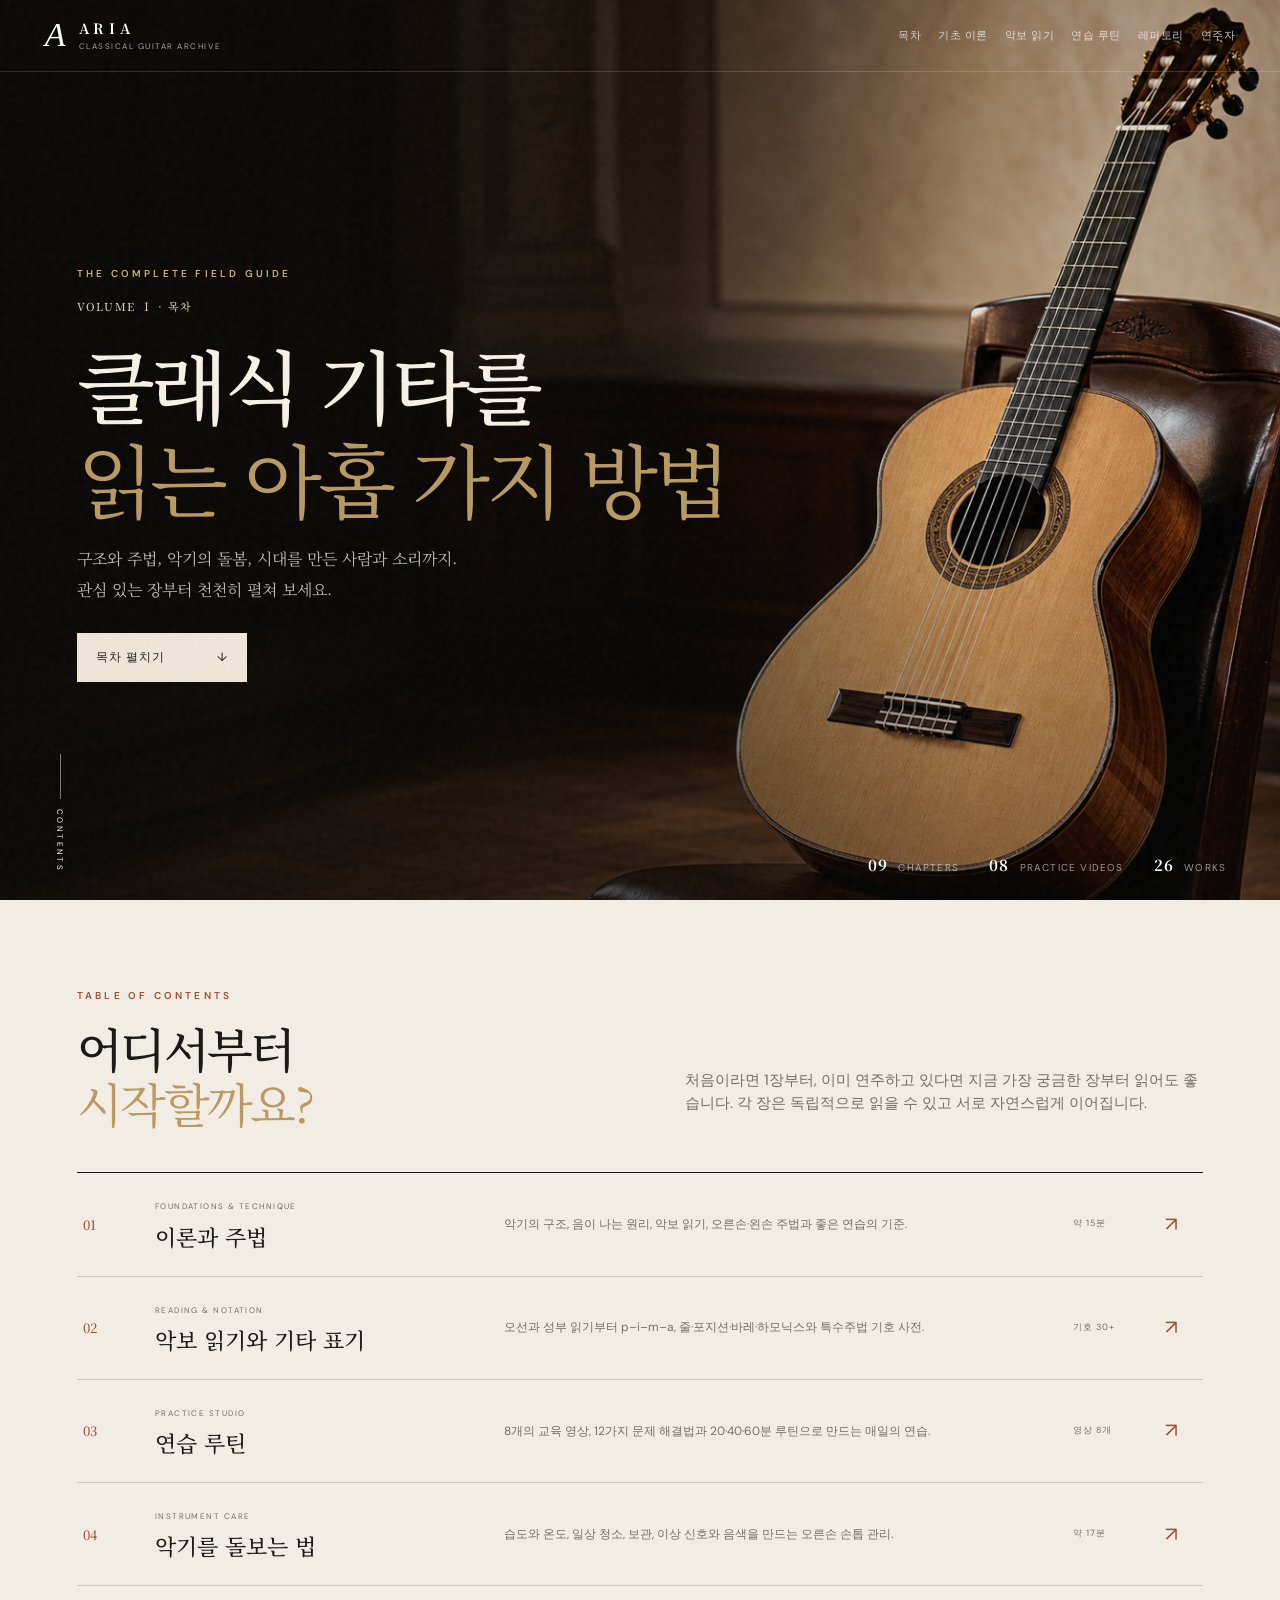
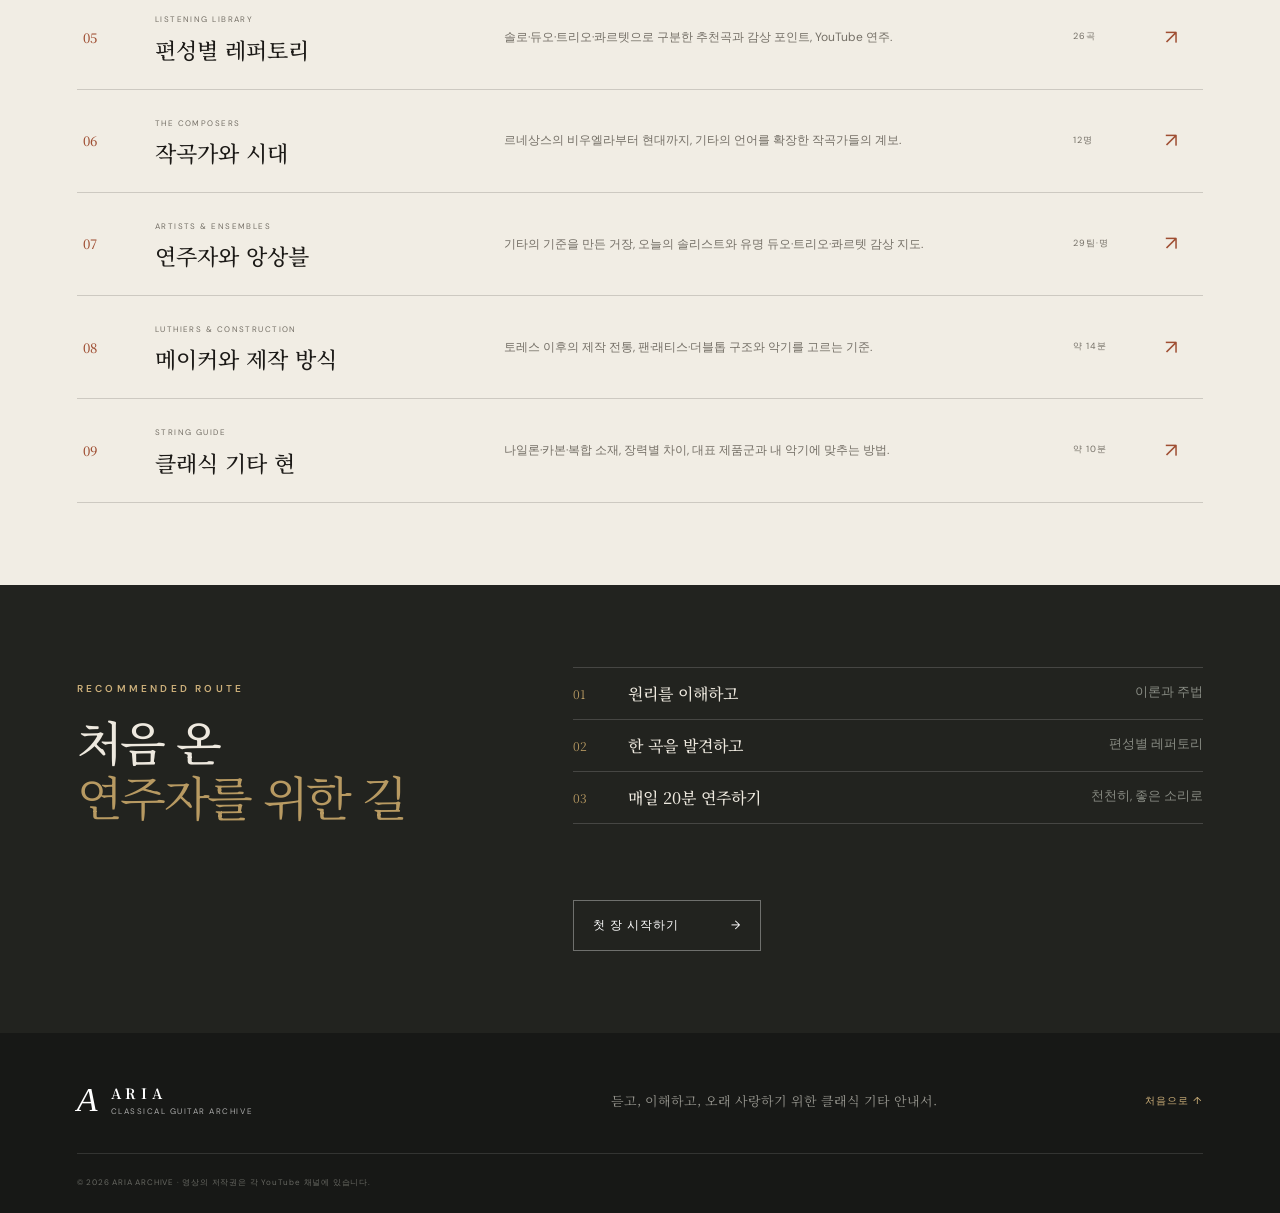
==== commit 3d57c1d3: "Add classical guitar nail care guide" ====
--- a/index.html
+++ b/index.html
@@ -50,7 +50,7 @@
         </a>
         <a class="toc-row reveal" href="care.html">
           <span class="toc-no">04</span><div class="toc-title"><small>INSTRUMENT CARE</small><h3>악기를 돌보는 법</h3></div>
-          <p>습도와 온도, 일상 청소, 현 교체, 계절별 관리와 수리가 필요한 이상 신호.</p><span class="toc-time">약 12분</span><b class="toc-arrow">↗</b>
+          <p>습도와 온도, 일상 청소, 보관, 이상 신호와 음색을 만드는 오른손 손톱 관리.</p><span class="toc-time">약 17분</span><b class="toc-arrow">↗</b>
         </a>
         <a class="toc-row reveal" href="repertoire.html">
           <span class="toc-no">05</span><div class="toc-title"><small>LISTENING LIBRARY</small><h3>편성별 레퍼토리</h3></div>
--- a/styles.css
+++ b/styles.css
@@ -1,4 +1,5 @@
 :root{--ink:#1c1a17;--paper:#f1ede4;--cream:#e7decf;--gold:#b89a62;--rust:#9f4e32;--olive:#30342e;--muted:#746f66;--line:rgba(28,26,23,.17);--serif:'Noto Serif KR',serif;--sans:'DM Sans',sans-serif}
+.notation-table a{color:var(--rust);text-underline-offset:3px}
 *{box-sizing:border-box}html{scroll-behavior:smooth}body{margin:0;background:var(--paper);color:var(--ink);font-family:var(--sans);font-size:16px;line-height:1.65}.grain{position:fixed;inset:0;pointer-events:none;z-index:99;opacity:.055;background-image:url("data:image/svg+xml,%3Csvg viewBox='0 0 180 180' xmlns='http://www.w3.org/2000/svg'%3E%3Cfilter id='n'%3E%3CfeTurbulence type='fractalNoise' baseFrequency='.8' numOctaves='3' stitchTiles='stitch'/%3E%3C/filter%3E%3Crect width='100%25' height='100%25' filter='url(%23n)' opacity='.7'/%3E%3C/svg%3E")}.site-header{height:82px;padding:0 4.2vw;display:flex;align-items:center;justify-content:space-between;position:absolute;top:0;width:100%;z-index:10;color:#fff;border-bottom:1px solid rgba(255,255,255,.15)}.brand{display:flex;align-items:center;gap:13px;color:inherit;text-decoration:none}.brand-mark{font-family:Georgia,serif;font-size:38px;font-style:italic;line-height:1}.brand strong,.brand small{display:block}.brand strong{font-family:var(--serif);font-size:14px;letter-spacing:.35em}.brand small{font-size:8px;letter-spacing:.19em;opacity:.64}.desktop-nav{display:flex;gap:2.2vw}.desktop-nav a{color:#fff;text-decoration:none;font-size:12px;letter-spacing:.04em;opacity:.74;transition:.25s}.desktop-nav a:hover{opacity:1}.menu-toggle{display:none;background:transparent;border:0}.hero{min-height:100vh;position:relative;display:flex;align-items:center;background:url('assets/classical-guitar-hero.png') center/cover no-repeat;color:#f7f1e7;padding:9rem 7vw 6rem}.hero-shade{position:absolute;inset:0;background:linear-gradient(90deg,rgba(10,9,7,.9) 0%,rgba(10,9,7,.68) 42%,rgba(10,9,7,.08) 77%),linear-gradient(0deg,rgba(10,9,7,.35),transparent 45%)}.hero-content{position:relative;z-index:1;max-width:700px}.eyebrow{margin:0 0 24px;font-size:10px;font-weight:600;letter-spacing:.32em;color:var(--rust)}.eyebrow.light{color:#cdb07b}.hero h1,.section h2{font-family:var(--serif);font-weight:500;line-height:1.17;letter-spacing:-.055em}.hero h1{font-size:clamp(56px,7vw,108px);margin:0 0 28px}.hero h1 em,.section h2 em{font-weight:400;color:var(--gold);font-style:normal}.hero-copy{font-family:var(--serif);font-size:clamp(15px,1.25vw,19px);line-height:1.9;color:rgba(255,255,255,.72);margin:0 0 38px}.hero-actions{display:flex;align-items:center;gap:28px}.button{display:inline-flex;align-items:center;justify-content:space-between;gap:52px;padding:15px 19px;text-decoration:none;font-size:12px;letter-spacing:.08em;transition:.25s}.button-primary{background:#eee6d8;color:#211e19}.button-primary:hover{background:#fff;transform:translateY(-2px)}.text-button{border:0;background:transparent;color:#fff;font:500 12px var(--sans);letter-spacing:.06em;cursor:pointer}.text-button i{display:inline-grid;place-items:center;border:1px solid rgba(255,255,255,.55);width:32px;height:32px;border-radius:50%;font-size:8px;font-style:normal;margin-right:9px}.hero-notes{position:absolute;bottom:36px;right:4.2vw;display:flex;gap:30px;z-index:1;font-size:10px;letter-spacing:.12em;color:rgba(255,255,255,.58)}.hero-notes b{font-size:15px;font-family:var(--serif);color:#fff;margin-right:6px}.scroll-cue{position:absolute;bottom:28px;left:4.2vw;z-index:1;color:#fff;text-decoration:none;font-size:8px;letter-spacing:.3em;writing-mode:vertical-rl}.scroll-cue span{height:45px;width:1px;background:rgba(255,255,255,.45);display:inline-block;margin-bottom:10px}.section{padding:120px 7vw;position:relative}.section-index{position:absolute;left:2.3vw;top:122px;font-family:var(--serif);font-size:11px;color:var(--rust)}.intro{display:grid;grid-template-columns:1fr 1fr;gap:9vw;align-items:start}.section h2{font-size:clamp(38px,4.4vw,68px);margin:0}.intro-body{padding-top:55px}.lead-quote{font-family:var(--serif);font-size:24px;color:var(--rust);margin:0 0 18px}.intro-body>p:not(.lead-quote){max-width:540px;color:var(--muted)}.quick-links{margin-top:42px;border-top:1px solid var(--line)}.quick-links a{display:grid;grid-template-columns:45px 1fr auto;padding:17px 0;border-bottom:1px solid var(--line);color:var(--ink);text-decoration:none;font-family:var(--serif);font-size:15px}.quick-links span{color:var(--rust);font-size:11px}.quick-links b{font-weight:400;transition:.2s}.quick-links a:hover b{transform:translateX(6px)}.dark-section{background:#22231f;color:#eee9df}.section-heading{display:flex;justify-content:space-between;align-items:flex-end;gap:80px;margin-bottom:64px}.section-heading>p{max-width:420px;color:#a5a298;margin:0}.technique-grid{display:grid;grid-template-columns:repeat(4,1fr);border-top:1px solid rgba(255,255,255,.15);border-left:1px solid rgba(255,255,255,.15)}.tech-card{min-height:310px;padding:28px;position:relative;border-right:1px solid rgba(255,255,255,.15);border-bottom:1px solid rgba(255,255,255,.15);display:flex;flex-direction:column;justify-content:flex-end}.tech-card.feature{grid-row:span 2;min-height:620px;justify-content:space-between;background:#2d2f29}.tech-card:nth-child(4){grid-column:span 2}.tech-card small{color:var(--gold);letter-spacing:.2em;font-size:9px}.tech-card h3{font:500 22px var(--serif);margin:10px 0}.tech-card p{font-size:13px;color:#a9a79e;margin:0}.tech-card p b{color:#e4ddd1}.card-number{position:absolute;top:24px;right:26px;font:12px var(--serif);color:#77796f}.pattern{margin-top:24px;color:#d1b079;letter-spacing:.25em;font-family:var(--serif)}.string-diagram{height:240px;display:flex;justify-content:space-around;align-items:stretch;padding:0 14%}.string-diagram i{width:1px;background:linear-gradient(#8d744a,#d8c39c,#725b38);position:relative}.string-diagram i:before,.string-diagram i:after{content:"";position:absolute;width:5px;height:5px;border:1px solid #b99e6d;border-radius:50%;left:-3px}.string-diagram i:before{top:0}.string-diagram i:after{bottom:0}.notation-strip{margin-top:42px;display:flex;gap:16px;align-items:center;color:#9d9d94;font-size:11px}.notation-strip span{color:#d2cfc6;letter-spacing:.12em}.notation-strip b{font:italic 17px var(--serif);color:var(--gold)}.notation-strip i{height:1px;flex:1;background:rgba(255,255,255,.14);margin:0 15px}.care{padding-top:135px;padding-bottom:135px}.care-layout{display:grid;grid-template-columns:1fr 1fr;gap:10vw}.care-copy>p:not(.eyebrow){max-width:530px;color:var(--muted);margin:28px 0}.care-tabs{display:flex;gap:6px;margin:38px 0 22px}.care-tabs button,.filter-pills button{border:1px solid var(--line);background:transparent;padding:10px 18px;font:500 11px var(--sans);cursor:pointer;color:var(--muted)}.care-tabs button.active,.filter-pills button.active{background:var(--ink);color:#fff}.care-list{list-style:none;padding:0;margin:0}.care-list li{border-bottom:1px solid var(--line);padding:15px 0 15px 30px;position:relative;font-size:14px}.care-list li:before{content:'✓';position:absolute;left:0;color:var(--rust)}.humidity-card{background:#d9cfbd;padding:38px 42px;align-self:start}.humidity-top{display:flex;justify-content:space-between;font-size:11px;letter-spacing:.15em}.humidity-top b{color:var(--rust)}.dial{width:290px;height:145px;overflow:hidden;margin:45px auto 0;position:relative}.dial:before{content:"";position:absolute;width:280px;height:280px;border-radius:50%;border:1px solid rgba(28,26,23,.25);background:repeating-conic-gradient(from 270deg,transparent 0 4.5deg,rgba(28,26,23,.45) 5deg 5.5deg,transparent 6deg 9deg);mask:radial-gradient(circle,transparent 62%,#000 63%)}.dial:after{content:"";position:absolute;left:50%;bottom:-2px;width:1px;height:105px;background:var(--rust);transform:rotate(11deg);transform-origin:bottom}.dial-value{position:absolute;bottom:0;left:0;right:0;text-align:center}.dial-value strong{font:500 52px var(--serif)}.dial-value span{color:var(--rust)}.humidity-card>p{text-align:center;font-size:11px;color:#6f695f}.season-row{border-top:1px solid rgba(28,26,23,.2);border-bottom:1px solid rgba(28,26,23,.2);display:grid;grid-template-columns:1fr 1fr;margin-top:30px}.season-row span{padding:20px;font-size:10px;letter-spacing:.1em}.season-row span+span{border-left:1px solid rgba(28,26,23,.2)}.season-row b{font:500 14px var(--serif);letter-spacing:0}.care-note{margin:22px 0 0!important;text-align:left!important;line-height:1.6}.paper-section{background:#e8e1d4}.library-toolbar{display:flex;justify-content:space-between;gap:25px;align-items:center;margin-bottom:34px}.filter-pills{display:flex;gap:5px;flex-wrap:wrap}.filter-pills button{padding:10px 15px}.filter-pills sup{opacity:.55}.search-box{display:flex;align-items:center;border-bottom:1px solid var(--ink);padding:7px 0;min-width:230px}.search-box input{width:100%;border:0;background:transparent;outline:0;padding:4px 10px;font:12px var(--sans)}.repertoire-grid{display:grid;grid-template-columns:repeat(3,1fr);gap:18px}.piece-card{background:#f5f1e8;min-height:380px;padding:24px;display:flex;flex-direction:column;position:relative;overflow:hidden;transition:.3s}.piece-card.has-video{color:white;background-position:center;background-size:cover}.piece-card.has-video:before{content:"";position:absolute;inset:0;background:linear-gradient(0deg,rgba(15,13,10,.92),rgba(15,13,10,.1) 75%)}.piece-card>*{position:relative}.piece-meta{display:flex;justify-content:space-between;align-items:center;font-size:9px;letter-spacing:.14em;color:var(--rust)}.piece-card.has-video .piece-meta{color:#e2c48c}.piece-card h3{font:500 26px/1.3 var(--serif);letter-spacing:-.03em;margin:auto 0 2px}.piece-card .composer{font-size:11px;letter-spacing:.08em;color:var(--muted);margin:0 0 18px}.piece-card.has-video .composer{color:rgba(255,255,255,.65)}.piece-bottom{display:flex;justify-content:space-between;align-items:end;border-top:1px solid var(--line);padding-top:15px}.piece-card.has-video .piece-bottom{border-color:rgba(255,255,255,.25)}.piece-bottom span{font-size:10px;color:var(--muted)}.piece-card.has-video .piece-bottom span{color:rgba(255,255,255,.65)}.play-circle{width:42px;height:42px;border:1px solid currentColor;border-radius:50%;background:transparent;color:inherit;cursor:pointer;transition:.2s}.play-circle:hover{background:var(--rust);border-color:var(--rust);color:#fff;transform:scale(1.08)}.piece-card:not(.has-video):after{content:'𝄞';position:absolute;right:18px;top:52px;font:70px var(--serif);color:rgba(159,78,50,.08)}.empty-state{text-align:center;padding:50px;color:var(--muted)}.composer-list{border-top:1px solid var(--line)}.composer-row{display:grid;grid-template-columns:120px 1.2fr 2fr 70px;gap:30px;align-items:center;padding:25px 0;border-bottom:1px solid var(--line)}.composer-row>span{font-size:10px;color:var(--rust);letter-spacing:.1em}.composer-row h3{font:500 20px var(--serif);margin:0}.composer-row small{font-size:9px;letter-spacing:.1em;color:var(--muted)}.composer-row p{font-size:13px;color:var(--muted)}.composer-row>b{font-size:9px;font-weight:500;letter-spacing:.1em;border:1px solid var(--line);padding:6px 10px;text-align:center}.maker-grid{display:grid;grid-template-columns:repeat(4,1fr);border-top:1px solid rgba(255,255,255,.16);border-left:1px solid rgba(255,255,255,.16)}.maker-card{padding:30px;min-height:330px;border-right:1px solid rgba(255,255,255,.16);border-bottom:1px solid rgba(255,255,255,.16);display:flex;flex-direction:column}.maker-card>span{font-size:8px;color:var(--gold);letter-spacing:.15em}.maker-card h3{font:500 25px var(--serif);margin:45px 0 18px}.maker-card p{font-size:12px;color:#a7a49b}.maker-card em{font:italic 12px var(--serif);color:var(--gold);margin-top:auto}.buying-note{display:grid;grid-template-columns:180px 1fr;align-items:center;border-bottom:1px solid rgba(255,255,255,.16);padding:28px 0}.buying-note span{font-size:9px;color:var(--gold);letter-spacing:.16em}.buying-note p{font:400 14px var(--serif);color:#bbb8af}.strings{padding-bottom:135px}.strings-head{max-width:760px}.strings-head>p:last-child{color:var(--muted);margin:25px 0 45px}.tension-table{border-top:1px solid var(--ink)}.tension-row{display:grid;grid-template-columns:1.1fr 1.2fr 2fr 1.6fr;gap:20px;padding:18px 10px;border-bottom:1px solid var(--line);font-size:12px;align-items:center}.tension-row.header{color:var(--muted);font-size:9px;letter-spacing:.12em}.tension-row>span:first-child{font-family:var(--serif);font-size:14px}.dot{width:7px;height:7px;border-radius:50%;display:inline-block;margin-right:10px}.dot.soft{background:#bba16f}.dot.normal{background:#906a49}.dot.hard{background:#9e4e32}.string-notes{display:grid;grid-template-columns:repeat(3,1fr);gap:1px;background:var(--line);margin-top:48px}.string-notes>div{background:var(--paper);padding:28px}.string-notes b{color:var(--rust);font:500 12px var(--serif)}.string-notes h3{font:500 18px var(--serif)}.string-notes p{font-size:12px;color:var(--muted)}footer{background:#171816;color:#e7e1d7;padding:65px 7vw 35px;display:grid;grid-template-columns:1fr 1fr auto;gap:30px;align-items:center}.footer-brand{color:#fff}footer>p{font:400 13px var(--serif);color:#96958e}footer>a{color:#d0b27b;font-size:10px;text-decoration:none;letter-spacing:.1em}footer>small{grid-column:1/-1;border-top:1px solid rgba(255,255,255,.12);padding-top:22px;font-size:8px;color:#676862;letter-spacing:.1em}.video-modal{width:min(900px,92vw);padding:0;border:0;background:#171715;color:#fff;box-shadow:0 25px 80px #0008}.video-modal::backdrop{background:rgba(12,11,9,.83);backdrop-filter:blur(6px)}.modal-bar{height:58px;padding:0 18px;display:flex;justify-content:space-between;align-items:center}.modal-bar strong{font:500 13px var(--serif)}.modal-bar button{font-size:27px;color:#fff;border:0;background:transparent;cursor:pointer}.video-wrap{aspect-ratio:16/9}.video-wrap iframe{width:100%;height:100%;border:0}.reveal{opacity:0;transform:translateY(28px);transition:opacity .75s ease,transform .75s ease}.reveal.visible{opacity:1;transform:none}
 @media (max-width:960px){.desktop-nav{display:none}.menu-toggle{display:block;width:35px}.menu-toggle span{display:block;background:#fff;height:1px;margin:8px}.site-header.menu-open{height:auto;min-height:82px;align-items:flex-start;padding-top:18px;background:#191a17;position:fixed}.site-header.menu-open .desktop-nav{display:flex;position:absolute;top:82px;left:0;right:0;background:#191a17;flex-direction:column;padding:20px 7vw 30px}.site-header.menu-open .menu-toggle span:first-child{transform:translateY(4.5px) rotate(45deg)}.site-header.menu-open .menu-toggle span:last-child{transform:translateY(-4.5px) rotate(-45deg)}.intro,.care-layout{grid-template-columns:1fr;gap:40px}.intro-body{padding-top:0}.technique-grid{grid-template-columns:repeat(2,1fr)}.tech-card.feature{grid-row:span 1;min-height:430px}.tech-card:nth-child(4){grid-column:span 1}.repertoire-grid{grid-template-columns:repeat(2,1fr)}.maker-grid{grid-template-columns:repeat(2,1fr)}.composer-row{grid-template-columns:90px 1fr 1.6fr}.composer-row>b{display:none}.section-heading{align-items:start;flex-direction:column}.library-toolbar{align-items:stretch;flex-direction:column}.search-box{max-width:300px}}
 @media (max-width:640px){.site-header{padding:0 22px}.hero{padding:120px 24px 100px;background-position:64% center}.hero-shade{background:linear-gradient(90deg,rgba(10,9,7,.94),rgba(10,9,7,.47))}.hero h1{font-size:54px}.hero-actions{align-items:flex-start;flex-direction:column;gap:20px}.hero-notes{display:none}.scroll-cue{display:none}.section{padding:85px 24px}.section-index{display:none}.section h2{font-size:40px}.section-heading{gap:22px;margin-bottom:42px}.technique-grid,.repertoire-grid,.maker-grid,.string-notes{grid-template-columns:1fr}.tech-card,.tech-card.feature{min-height:280px}.string-diagram{height:120px}.notation-strip{flex-wrap:wrap}.notation-strip i{flex-basis:100%}.filter-pills{display:grid;grid-template-columns:repeat(3,1fr)}.filter-pills button{padding:9px}.piece-card{min-height:330px}.composer-row{grid-template-columns:74px 1fr;padding:22px 0}.composer-row p{grid-column:2}.tension-row{grid-template-columns:1fr 1.4fr}.tension-row span:nth-child(2){display:none}.tension-row span:nth-child(3){display:none}.tension-row.header span:nth-child(4){display:block}.humidity-card{padding:30px 20px}.dial{width:260px}.buying-note{grid-template-columns:1fr}.care-layout{gap:60px}footer{grid-template-columns:1fr;padding:55px 24px 30px}footer>small{grid-column:1}.desktop-nav{padding-left:24px!important}.brand small{display:none}}
@@ -31,3 +32,11 @@
 .players-hero{background:#282724}.artist-listening h2,.legacy-artists h2,.current-artists h2,.ensemble-intro h2,.ensemble-directory h2,.artist-path h2{font:500 clamp(38px,4.4vw,66px)/1.17 var(--serif);letter-spacing:-.055em;margin:0}.artist-listening h2 em,.legacy-artists h2 em,.current-artists h2 em,.ensemble-intro h2 em,.ensemble-directory h2 em,.artist-path h2 em{font-style:normal;color:var(--gold)}.listening-lenses{display:grid;grid-template-columns:repeat(4,1fr);gap:1px;background:var(--line)}.listening-lenses>div{background:#e4ddd0;padding:28px;min-height:220px}.listening-lenses span{font:11px var(--serif);color:var(--rust)}.listening-lenses h3{font:500 24px var(--serif);margin:30px 0 10px}.listening-lenses p{font-size:11px;color:var(--muted)}.artist-profile-list{border-top:1px solid var(--ink)}.artist-profile{display:grid;grid-template-columns:48px minmax(210px,1fr) 2fr;gap:34px;padding:42px 0;border-bottom:1px solid var(--line)}.artist-index{font:12px var(--serif);color:var(--rust)}.artist-identity>span{font-size:8px;letter-spacing:.15em;color:var(--muted)}.artist-identity h3{font:500 24px var(--serif);margin:8px 0 0}.artist-identity small{display:block;font:italic 11px var(--serif);color:var(--rust)}.artist-identity>b{display:inline-block;margin-top:19px;padding:5px 8px;border:1px solid var(--line);font-size:8px;font-weight:500;letter-spacing:.08em}.artist-story>p{font-size:12px;color:var(--muted);margin:0 0 20px}.artist-actions{display:flex;flex-wrap:wrap;gap:10px 18px}.artist-actions a,.ensemble-cards a,.trio-list a,.quartet-grid a{font-size:10px;color:var(--rust);text-decoration:none;border-bottom:1px solid currentColor}.soloist-grid{display:grid;grid-template-columns:repeat(4,1fr);border-top:1px solid rgba(255,255,255,.15);border-left:1px solid rgba(255,255,255,.15)}.soloist-grid article{display:flex;flex-direction:column;min-height:300px;padding:27px;border-right:1px solid rgba(255,255,255,.15);border-bottom:1px solid rgba(255,255,255,.15)}.soloist-grid article>span{font-size:8px;letter-spacing:.15em;color:var(--gold)}.soloist-grid h3{font:500 22px var(--serif);margin:32px 0 2px}.soloist-grid small{font-size:9px;color:#c6aa74}.soloist-grid p{font-size:11px;color:#999b94}.soloist-grid a{color:#ddd5c7;text-decoration:none;font-size:10px;margin-top:auto}.soloist-grid a:hover{color:var(--gold)}.artist-source-row{display:flex;gap:9px;flex-wrap:wrap;margin-top:24px}.artist-source-row a{font-size:8px;letter-spacing:.05em;color:#999b94;text-decoration:none;border:1px solid rgba(255,255,255,.15);padding:7px 9px}.artist-source-row a:hover{color:var(--gold)}.ensemble-role-map{display:grid;grid-template-columns:repeat(3,1fr);gap:1px;background:var(--line)}.ensemble-role-map>div{padding:34px;background:#e4ddd0;min-height:260px}.ensemble-role-map strong{font:500 42px var(--serif);color:var(--rust)}.ensemble-role-map h3{font:500 22px var(--serif);margin:19px 0 8px}.ensemble-role-map p{font-size:12px;color:var(--muted)}.ensemble-role-map small{display:block;margin-top:26px;padding-top:15px;border-top:1px solid var(--line);font-size:9px;color:var(--rust)}.ensemble-heading{display:grid;grid-template-columns:160px 1.25fr 1.4fr;gap:45px;align-items:end;margin-bottom:50px}.ensemble-heading>span{font:10px var(--serif);letter-spacing:.16em;color:var(--rust)}.dark-section .ensemble-heading>span{color:var(--gold)}.ensemble-heading>p{font-size:12px;color:var(--muted);margin:0}.dark-section .ensemble-heading>p{color:#999b94}.ensemble-cards{display:grid;grid-template-columns:repeat(4,1fr);gap:1px;background:var(--line)}.ensemble-cards article{background:#eee9df;padding:27px;min-height:280px;display:flex;flex-direction:column}.ensemble-cards article.featured{grid-column:span 2;display:grid;grid-template-columns:1.4fr 1fr;gap:38px;background:#dcd1bd}.ensemble-cards span,.trio-list span,.quartet-grid span{font-size:8px;letter-spacing:.14em;color:var(--rust)}.ensemble-cards h3,.trio-list h3,.quartet-grid h3{font:500 21px var(--serif);margin:30px 0 10px}.ensemble-cards p,.trio-list p,.quartet-grid p{font-size:11px;color:var(--muted)}.ensemble-cards article>a{margin-top:auto;align-self:flex-start}.ensemble-links{display:flex;flex-direction:column;align-items:flex-start;justify-content:flex-end;gap:12px}.trio-list{border-top:1px solid var(--ink)}.trio-list article{display:grid;grid-template-columns:160px 1fr 2fr;gap:35px;padding:32px 0;border-bottom:1px solid var(--line);align-items:start}.trio-list h3{margin:0}.trio-list p{margin:0}.trio-list a{grid-column:3;justify-self:start}.quartet-grid{display:grid;grid-template-columns:repeat(3,1fr);border-top:1px solid rgba(255,255,255,.15);border-left:1px solid rgba(255,255,255,.15)}.quartet-grid article{display:flex;flex-direction:column;padding:28px;min-height:330px;border-right:1px solid rgba(255,255,255,.15);border-bottom:1px solid rgba(255,255,255,.15)}.quartet-grid span{color:var(--gold)}.quartet-grid p{color:#999b94}.quartet-grid a{color:#d4b778;margin-top:auto;align-self:flex-start}.quartet-grid a+a{margin-top:8px}.artist-route{list-style:none;margin:0;padding:0;border-top:1px solid var(--ink)}.artist-route li{display:grid;grid-template-columns:55px 1fr 1.4fr 1.4fr;gap:25px;align-items:center;padding:18px 5px;border-bottom:1px solid var(--line)}.artist-route span{font:11px var(--serif);color:var(--rust)}.artist-route b{font:500 15px var(--serif)}.artist-route p{font-size:11px;color:var(--muted)}.artist-route small{font-size:9px;color:var(--rust)}
 @media(max-width:960px){.listening-lenses,.soloist-grid{grid-template-columns:repeat(2,1fr)}.artist-profile{grid-template-columns:38px 1fr}.artist-story{grid-column:2}.ensemble-heading{grid-template-columns:110px 1fr}.ensemble-heading>p{grid-column:2}.ensemble-cards{grid-template-columns:repeat(2,1fr)}.quartet-grid{grid-template-columns:repeat(2,1fr)}}
 @media(max-width:640px){.listening-lenses,.soloist-grid,.ensemble-role-map,.ensemble-cards,.quartet-grid{grid-template-columns:1fr}.artist-profile{grid-template-columns:28px 1fr;gap:14px}.artist-story{grid-column:1/-1}.ensemble-heading{grid-template-columns:1fr;gap:15px}.ensemble-heading>p{grid-column:1}.ensemble-cards article.featured{grid-column:span 1;grid-template-columns:1fr}.trio-list article{grid-template-columns:1fr;gap:10px}.trio-list a{grid-column:1}.artist-route li{grid-template-columns:35px 1fr}.artist-route p,.artist-route small{grid-column:2;margin:0}.listening-lenses>div{min-height:180px}}
+
+/* Korea and Japan maker guide */
+.regional-maker-grid{display:grid;grid-template-columns:repeat(2,1fr);gap:1px;background:var(--line);margin:42px 0}.regional-maker-grid article{background:#e4ddd0;padding:28px;min-height:275px;display:flex;flex-direction:column}.regional-maker-grid span,.market-lanes span{font-size:8px;letter-spacing:.15em;color:var(--rust)}.regional-maker-grid h3{font:500 22px var(--serif);margin:28px 0 10px}.regional-maker-grid p{font-size:11px;color:var(--muted)}.regional-maker-grid a{align-self:flex-start;margin-top:auto;color:var(--rust);font-size:10px;text-decoration:none;border-bottom:1px solid currentColor}.light-copy{color:#aaa9a2}.japan-maker-list{border-top:1px solid rgba(255,255,255,.18);margin-top:42px}.japan-maker-list article{display:grid;grid-template-columns:minmax(210px,1fr) 2fr 105px;gap:28px;padding:26px 4px;border-bottom:1px solid rgba(255,255,255,.15);align-items:start}.japan-maker-list span{font-size:8px;letter-spacing:.13em;color:var(--gold)}.japan-maker-list h3{font:500 18px var(--serif);margin:7px 0}.japan-maker-list p{font-size:11px;color:#a5a69f;margin:0}.japan-maker-list a{font-size:9px;color:#d2b274;text-decoration:none;border-bottom:1px solid currentColor;justify-self:end}.market-lanes{display:grid;grid-template-columns:repeat(3,1fr);gap:1px;background:var(--line);margin:42px 0}.market-lanes article{background:#e4ddd0;padding:27px;min-height:250px}.market-lanes h3{font:500 19px var(--serif);margin:28px 0 10px}.market-lanes p{font-size:11px;color:var(--muted)}.label-check{display:grid;grid-template-columns:1fr 2fr;gap:55px;padding:38px;background:#ded4c4;margin:40px 0}.label-check h3{font:500 27px/1.35 var(--serif);margin:0}.label-check ol{list-style:none;margin:0;padding:0;border-top:1px solid var(--line)}.label-check li{display:grid;grid-template-columns:90px 1fr;gap:15px;padding:12px 0;border-bottom:1px solid var(--line)}.label-check li b{font:500 12px var(--serif);color:var(--rust)}.label-check li span{font-size:10px;color:var(--muted)}.maker-reference-links{display:flex;flex-wrap:wrap;align-items:center;gap:9px 15px;margin-top:28px}.maker-reference-links b{font-size:9px;letter-spacing:.08em}.maker-reference-links a{font-size:9px;color:var(--rust);text-decoration:none;border-bottom:1px solid currentColor}
+@media(max-width:960px){.japan-maker-list article{grid-template-columns:1fr 1.7fr}.japan-maker-list a{grid-column:2;justify-self:start}.label-check{grid-template-columns:1fr;gap:25px}}
+@media(max-width:640px){.regional-maker-grid,.market-lanes{grid-template-columns:1fr}.japan-maker-list article{grid-template-columns:1fr}.japan-maker-list a{grid-column:1}.label-check{padding:26px 20px}.label-check li{grid-template-columns:70px 1fr}.regional-maker-grid article{min-height:240px}}
+
+/* Classical guitar nail-care guide */
+.article-section>h3{margin:48px 0 16px;font:500 22px var(--serif)}#nails .info-grid{margin:40px 0 48px}#nails .routine-columns{margin-top:45px}#nails .callout a{color:var(--rust);text-underline-offset:3px}
